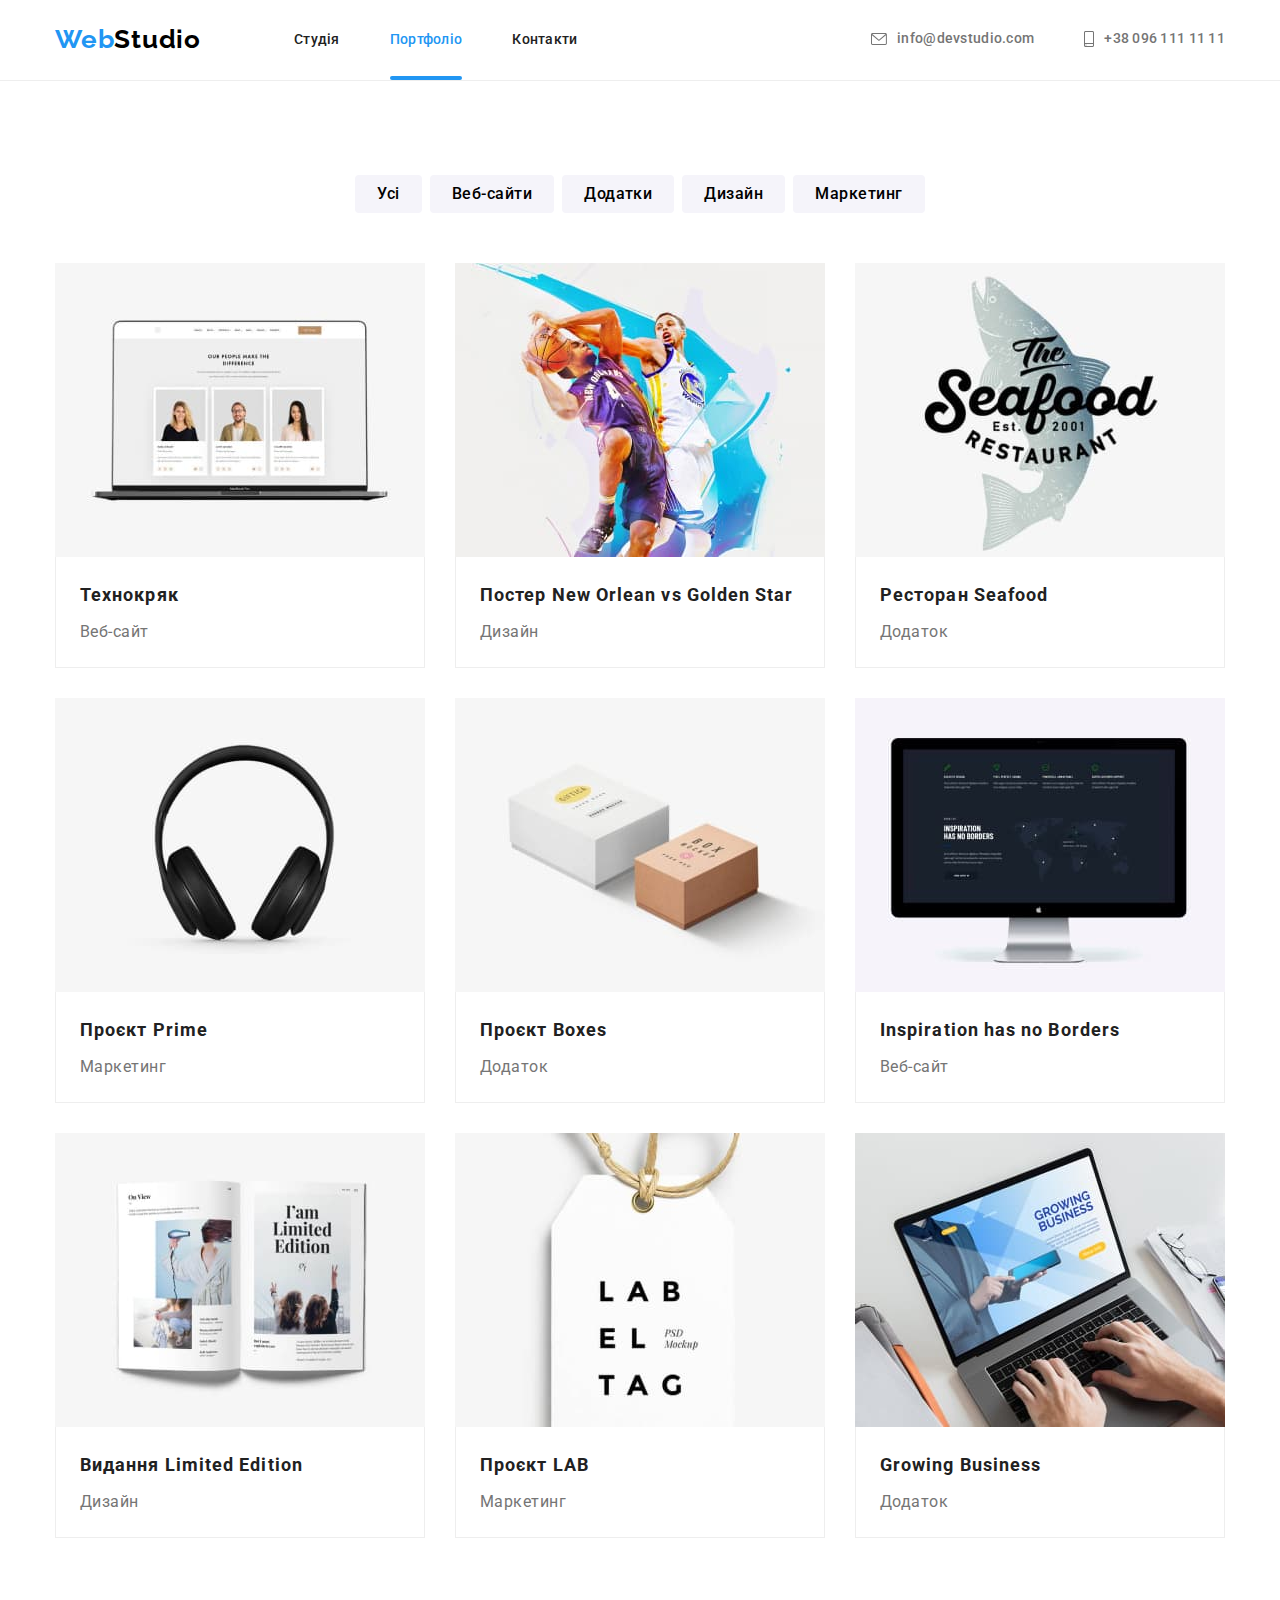
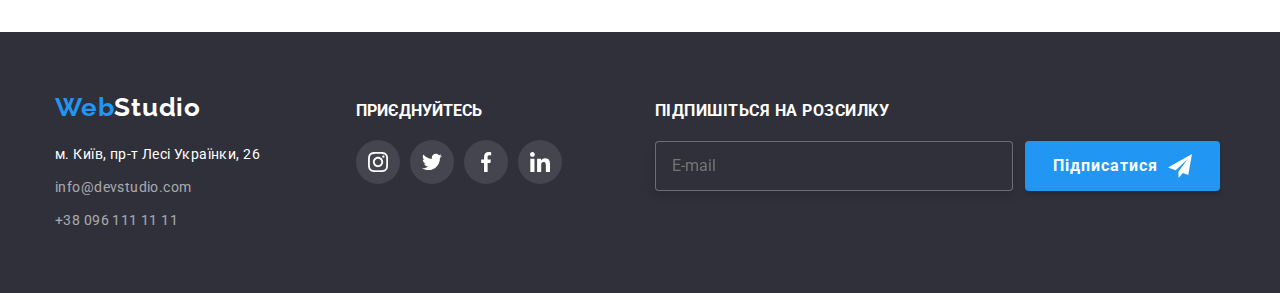
==== portfolio.html @ 6446dd90 "copy previous hw" ====
<!DOCTYPE html>
<html lang="uk">
  <head>
    <meta charset="UTF-8" />
    <meta http-equiv="X-UA-Compatible" content="IE=edge" />
    <meta name="viewport" content="width=device-width, initial-scale=1.0" />
    <title>Portfolio</title>
    <link rel="preconnect" href="https://fonts.googleapis.com" />
    <link rel="preconnect" href="https://fonts.gstatic.com" crossorigin />
    <link
      href="https://fonts.googleapis.com/css2?family=Raleway:wght@700&family=Roboto:wght@400;500;700;900&display=swap"
      rel="stylesheet"
    />
    <link
      rel="stylesheet"
      href="https://cdnjs.cloudflare.com/ajax/libs/modern-normalize/1.1.0/modern-normalize.min.css"
    />
    <link rel="stylesheet" href="./css/styles.css" />
  </head>
  <body>
    <!-- НАВІГАЦІЯ -->
    <header class="header">
      <div class="container">
        <a lang="en" class="logo-txt-header" href="./index.html">
          <span class="logo-span">Web</span>Studio
        </a>
        <nav>
          <ul class="nav-list">
            <li class="nav-li"><a class="nav-link" href="./index.html">Студія</a></li>
            <li class="nav-li">
              <a class="nav-link current" href="./portfolio.html">Портфоліо</a>
            </li>
            <li class="nav-li"><a class="nav-link" href="#">Контакти</a></li>
          </ul>
        </nav>
        <ul class="contact-list">
          <li class="contact-li">
            <a class="contact-link-header" href="mailto:info@devstudio.com">
              <svg class="icon-contact" width="16px" height="12px">
                <use href="./images/icons.svg#icon-mail"></use></svg
              >info@devstudio.com</a
            >
          </li>
          <li class="contact-li">
            <a class="contact-link-header" href="tel:+380961111111">
              <svg class="icon-contact" width="10px" height="16px">
                <use href="./images/icons.svg#icon-phone"></use>
              </svg>
              +38 096 111 11 11</a
            >
          </li>
        </ul>
      </div>
    </header>

    <main>
      <section class="section">
        <div class="container">
          <!-- Кнопки фільтру -->
          <ul class="portfolio-btn-list">
            <li class="portfolio-btn-li">
              <button class="portfolio-btn" type="button">Усі</button>
            </li>
            <li class="portfolio-btn-li">
              <button class="portfolio-btn" type="button">Веб-сайти</button>
            </li>
            <li class="portfolio-btn-li">
              <button class="portfolio-btn" type="button">Додатки</button>
            </li>
            <li class="portfolio-btn-li">
              <button class="portfolio-btn" type="button">Дизайн</button>
            </li>
            <li class="portfolio-btn-li">
              <button class="portfolio-btn" type="button">Маркетинг</button>
            </li>
          </ul>
          <!-- Зразки робіт -->
          <ul class="portfolio-list">
            <li class="portfolio-card">
              <a class="portfolio-link" href="" target="_blank">
                <div class="overlay-wrapp">
                  <img
                    class="portfolio-img"
                    src="./images/kriak.jpg"
                    alt="Сайт компанії Технокряк"
                    width="370"
                    height="294"
                  />
                  <p class="overlay">
                    Ресурс пропонує комплексні пропозиції з різним рівнем функціоналу та сервісів.
                    Все це дозволить відвідувачу отримати вичерпні відомості про компанію чи
                    приватну особу.
                  </p>
                </div>
                <div class="portfolio-title">
                  <h3 class="portfolio-name">Технокряк</h3>
                  <p class="portfolio-descr">Веб-сайт</p>
                </div>
              </a>
            </li>
            <li class="portfolio-card">
              <a class="portfolio-link" href="" target="_blank">
                <div class="overlay-wrapp">
                  <img
                    class="portfolio-img"
                    src="./images/basket.jpg"
                    alt="Надзвичайний постер до баскетбольного матчу"
                    width="370"
                    height="294"
                  />
                  <p class="overlay">
                    Ресурс пропонує комплексні пропозиції з різним рівнем функціоналу та сервісів.
                    Все це дозволить відвідувачу отримати вичерпні відомості про компанію чи
                    приватну особу.
                  </p>
                </div>
                <div class="portfolio-title">
                  <h3 class="portfolio-name">
                    Постер <span lang="en">New Orlean vs Golden Star</span>
                  </h3>
                  <p class="portfolio-descr">Дизайн</p>
                </div>
              </a>
            </li>
            <li class="portfolio-card">
              <a class="portfolio-link" href="" target="_blank">
                <div class="overlay-wrapp">
                  <img
                    class="portfolio-img"
                    src="./images/seafood.jpg"
                    alt="Логотип ресторану Seafood"
                    width="370"
                    height="294"
                  />
                  <p class="overlay">
                    Ресурс пропонує комплексні пропозиції з різним рівнем функціоналу та сервісів.
                    Все це дозволить відвідувачу отримати вичерпні відомості про компанію чи
                    приватну особу.
                  </p>
                </div>
                <div class="portfolio-title">
                  <h3 class="portfolio-name">Ресторан <span lang="en">Seafood</span></h3>
                  <p class="portfolio-descr">Додаток</p>
                </div>
              </a>
            </li>
            <li class="portfolio-card">
              <a class="portfolio-link" href="" target="_blank">
                <div class="overlay-wrapp">
                  <img
                    class="portfolio-img"
                    src="./images/prime.jpg"
                    alt="Кастомізовані навушники"
                    width="370"
                    height="294"
                  />
                  <p class="overlay">
                    Ресурс пропонує комплексні пропозиції з різним рівнем функціоналу та сервісів.
                    Все це дозволить відвідувачу отримати вичерпні відомості про компанію чи
                    приватну особу.
                  </p>
                </div>
                <div class="portfolio-title">
                  <h3 class="portfolio-name">Проєкт <span lang="en">Prime</span></h3>
                  <p class="portfolio-descr">Маркетинг</p>
                </div>
              </a>
            </li>
            <li class="portfolio-card">
              <a class="portfolio-link" href="" target="_blank">
                <div class="overlay-wrapp">
                  <img
                    class="portfolio-img"
                    src="./images/boxes.jpg"
                    alt="Стилізовані коробки"
                    width="370"
                    height="294"
                  />
                  <p class="overlay">
                    Ресурс пропонує комплексні пропозиції з різним рівнем функціоналу та сервісів.
                    Все це дозволить відвідувачу отримати вичерпні відомості про компанію чи
                    приватну особу.
                  </p>
                </div>
                <div class="portfolio-title">
                  <h3 class="portfolio-name">Проєкт <span lang="en">Boxes</span></h3>
                  <p class="portfolio-descr">Додаток</p>
                </div>
              </a>
            </li>
            <li class="portfolio-card">
              <a class="portfolio-link" href="" target="_blank">
                <div class="overlay-wrapp">
                  <img
                    class="portfolio-img"
                    src="./images/inspiration.jpg"
                    alt="Фантастичний дизайн сайту"
                    width="370"
                    height="294"
                  />
                  <p class="overlay">
                    Ресурс пропонує комплексні пропозиції з різним рівнем функціоналу та сервісів.
                    Все це дозволить відвідувачу отримати вичерпні відомості про компанію чи
                    приватну особу.
                  </p>
                </div>
                <div class="portfolio-title">
                  <h3 lang="en" class="portfolio-name">Inspiration has no Borders</h3>
                  <p class="portfolio-descr">Веб-сайт</p>
                </div>
              </a>
            </li>
            <li class="portfolio-card">
              <a class="portfolio-link" href="" target="_blank">
                <div class="overlay-wrapp">
                  <img
                    class="portfolio-img"
                    src="./images/edition.jpg"
                    alt="Розроблений нами дизайн цього видання"
                    width="370"
                    height="294"
                  />
                  <p class="overlay">
                    Ресурс пропонує комплексні пропозиції з різним рівнем функціоналу та сервісів.
                    Все це дозволить відвідувачу отримати вичерпні відомості про компанію чи
                    приватну особу.
                  </p>
                </div>
                <div class="portfolio-title">
                  <h3 class="portfolio-name">Видання <span lang="en">Limited Edition</span></h3>
                  <p class="portfolio-descr">Дизайн</p>
                </div>
              </a>
            </li>
            <li class="portfolio-card">
              <a class="portfolio-link" href="" target="_blank">
                <div class="overlay-wrapp">
                  <img
                    class="portfolio-img"
                    src="./images/lab.jpg"
                    alt="Стильна бірка LAB-EL-TAG"
                    width="370"
                    height="294"
                  />
                  <p class="overlay">
                    Ресурс пропонує комплексні пропозиції з різним рівнем функціоналу та сервісів.
                    Все це дозволить відвідувачу отримати вичерпні відомості про компанію чи
                    приватну особу.
                  </p>
                </div>
                <div class="portfolio-title">
                  <h3 class="portfolio-name">Проєкт LAB</h3>
                  <p class="portfolio-descr">Маркетинг</p>
                </div>
              </a>
            </li>
            <li class="portfolio-card">
              <a class="portfolio-link" href="" target="_blank">
                <div class="overlay-wrapp">
                  <img
                    class="portfolio-img"
                    src="./images/business.jpg"
                    alt="Процес тестування додатку"
                    width="370"
                    height="294"
                  />
                  <p class="overlay">
                    Ресурс пропонує комплексні пропозиції з різним рівнем функціоналу та сервісів.
                    Все це дозволить відвідувачу отримати вичерпні відомості про компанію чи
                    приватну особу.
                  </p>
                </div>
                <div class="portfolio-title">
                  <h3 lang="en" class="portfolio-name">Growing Business</h3>
                  <p class="portfolio-descr">Додаток</p>
                </div>
              </a>
            </li>
          </ul>
        </div>
      </section>
    </main>
    <!-- FOOTER -->
    <footer class="footer">
      <div class="container">
        <div>
          <a lang="en" class="logo-txt-footer" href="./index.html">
            <span class="logo-span">Web</span>Studio</a
          >
          <address class="adress">
            <p class="adress-street">м. Київ, пр-т Лесі Українки, 26</p>
            <ul>
              <li class="contacts-li">
                <a class="contact-link-footer" href="mailto:info@devstudio.com"
                  >info@devstudio.com</a
                >
              </li>
              <li class="contacts-li">
                <a class="contact-link-footer" href="tel:+380961111111">+38 096 111 11 11</a>
              </li>
            </ul>
          </address>
        </div>
        <div class="container-footer">
          <p class="join">Приєднуйтесь</p>
          <ul class="icon-footer-list">
            <li class="icon-footer-item">
              <a class="icon-footer-link" href="https://www.instagram.com/" target="_blank">
                <svg class="icon-footer-contact" width="20" height="20">
                  <use href="./images/icons.svg#icon-instagram"></use>
                </svg>
              </a>
            </li>
            <li class="icon-footer-item">
              <a class="icon-footer-link" href="https://twitter.com/" target="_blank">
                <svg class="icon-footer-contact" width="20" height="20">
                  <use href="./images/icons.svg#icon-twitter"></use>
                </svg>
              </a>
            </li>
            <li class="icon-footer-item">
              <a class="icon-footer-link" href="https://www.facebook.com/" target="_blank">
                <svg class="icon-footer-contact" width="20" height="20">
                  <use href="./images/icons.svg#icon-facebook"></use>
                </svg>
              </a>
            </li>
            <li class="icon-footer-item">
              <a class="icon-footer-link" href="https://www.linkedin.com/" target="_blank">
                <svg class="icon-footer-contact" width="20" height="20">
                  <use href="./images/icons.svg#icon-linkedin"></use>
                </svg>
              </a>
            </li>
          </ul>
        </div>
        <form class="email-container">
          <b class="mail-title">Підпишіться на розсилку</b>
          <div class="mail-input">
            <label for="mail-footer"></label>
            <input
              class="mail-form"
              type="email"
              name="mail-footer"
              id="mail-footer"
              placeholder="E-mail"
            />
            <button class="submit-mail" type="submit">
              <span>Підписатися</span>
              <svg
                width="24"
                height="24"
                fill="#fff"
                viewBox="0 0 24 24"
                xmlns="http://www.w3.org/2000/svg"
              >
                <path
                  d="M24 0L0 13.5L7.66994 16.3407L19.5 5.25002L10.5017 17.3896L10.509 17.3923L10.5 17.3896V24.0001L14.8013 18.982L20.2501 21.0001L24 0Z"
                  fill="white"
                />
              </svg>
            </button>
          </div>
        </form>
      </div>
    </footer>
  </body>
</html>
---- css/styles.css ----
:root {
    --main-text-color:#212121;
    --grey-text:#757575;
    --blue:#2196F3;
    --logo-color:#000000;
    --white:#FFFFFF;
    --less-white-for-bg: #F5F4FA;
    --footer-contacts:rgba(255, 255, 255, 0.6);
    --bg-grey: #2F303A;
    --btn-box-shadow: rgba(0, 0, 0, 0.15);
}

body {
    font-family: 'Roboto', sans-serif;
    color: var(--main-text-color);
}

h1, 
h2, 
h3,
p {
    margin: 0;
}

img {
    display: block;
}

a {
    text-decoration: none;
}

ul {
    list-style: none;
    margin: 0;
    padding: 0;
}

.container {
    width: 1200px;
    padding-left: 15px;
    padding-right: 15px;
    margin-left: auto;
    margin-right: auto;
}

.header {
    padding-bottom: 25px;
    padding-top: 24px;
    background-color: var(--white);

    border-bottom: 1px solid #EEE;
}

/*   ------------------НАВІГАЦІЯ--------------------- */

.header > .container {
    display: flex;
    align-items: center;
}

.logo-txt-header,
.logo-txt-footer {
    font-family: 'Raleway', sans-serif;
    font-weight: 700;
    font-size: 26px;
    letter-spacing: 0.03em;
    line-height: 1.19;
}

.container > .logo-txt-header {
    margin-right: 93px;;

    color: var(--logo-color);
}

.logo-span {
    color: var(--blue);
}

.nav-list,
.contact-list {
    display: flex;

}

.contact-list {
    margin-left: auto;
}

.nav-li:not(:last-child),
.contact-li:not(:last-child) {
    margin-right: 50px;
}

.nav-link {
    font-weight: 500;
    color: var(--main-text-color);
    font-size: 14px;
    line-height: 1.14;
    letter-spacing: 0.02em;
    transition-property: color;
    transition-duration: 250ms;
    transition-timing-function: cubic-bezier(0.4, 0, 0.2, 1);
}

.contact-link-header {
    transition-property: color;
    transition-duration: 250ms;
    transition-timing-function: cubic-bezier(0.4, 0, 0.2, 1);
}

.nav-link:hover,
.nav-link:focus,
.nav-link:active,
.nav-link.current,
.contact-link-header:hover,
.contact-link-header:focus {
    color: var(--blue)
    
}

.current {
    position: relative;
}

.current::after {
    position: absolute;
    bottom: -32.5px;
    left: 0;
    content: "";
    width: 100%;
    border-bottom: 4px solid var(--blue);
    border-radius: 2px;
}

.contact-link-header {
    display: flex;
    align-items: center;
    
    font-weight: 500;
    font-size: 14px;
    line-height: 1.14;
    letter-spacing: 0.02em;
    color: var(--grey-text);
}
/* ------------------ICONS-contact------------------ */

.icon-contact,
.icon-contact:hover {
    fill: currentColor;
}

.icon-contact {
    margin-right: 10px;
}

/* -----------------------HERO----------------------- */
.order {
    max-width: 1600px;
    height: 600px;
    padding-top: 200px;
    padding-bottom: 200px;
    margin-left: auto;
    margin-right: auto;

   
    background-image: linear-gradient(
        to right, 
        rgba(47, 48, 58, 0.4), 
        rgba(47, 48, 58, 0.4)
        ), url('../images/hero.png');
    background-position: center;
    background-repeat: no-repeat;
    
}

.order-descr {
    display: block;
    height: 120px;
    width: 696px;
    margin: 0 auto 30px auto;

    color:var(--white);
    font-weight: 900;
    font-size: 44px;
    line-height: 1.36;
    text-align: center;
    letter-spacing: 0.06em;
    text-transform: uppercase;
}

.order-btn {
    display: block;
    margin: 30px auto 0 auto;
    padding: 10px 32px;

    border-radius: 4px;
    background-color: var(--blue);
    box-shadow: 0px 4px 4px var(--btn-box-shadow);
    cursor: pointer;
    font-weight: 700;
    font-size: 16px;
    line-height: 1.88;
    letter-spacing: 0.06em;
    text-align: center;
    color:var(--white);
    font-family: inherit;
    border: none;
}

.order-btn:active {
    background-color: #188CE8;
}

/* ---------------МОДАЛЬНЕ ВІКНО--------------- */

.backdrop {
    position: fixed;
    width: 100vw;
    height: 100vh;
    left: 0;
    right: 0;
    top: 0;
    bottom: 0;
    z-index: 1;

    background: rgba(0, 0, 0, 0.2);

    transition-property: opacity, visibility;
    transition-duration: 250ms;
    transition-timing-function: cubic-bezier(0.4, 0, 0.2, 1);
}

.is-hidden {
    visibility: hidden;
    opacity: 0;
    pointer-events: none;
}

.modal {
    position: absolute;
    left: 50%;
    top: 50%;
    transform: translate(-50%, -50%);

    min-width: 528px;
    min-height: 581px;

    background: #FFFFFF;
    box-shadow: 0px 1px 3px rgba(0, 0, 0, 0.12), 0px 1px 1px rgba(0, 0, 0, 0.14), 0px 2px 1px rgba(0, 0, 0, 0.2);
    border-radius: 4px;
}

.close-btn {
    position: absolute;
    top: 8px;
    right: 8px;
    width: 30px;
    height: 30px;
    color: #000;
    border-radius: 50%;
    border: 1px solid #0000001A;
    background-color: #fff;
    cursor: pointer;
}

.icon-close-btn {
    fill: currentColor;
}

.close-btn:hover,
.close-btn:focus {
    color: var(--blue);
}

.form {
    display: flex;
    flex-direction: column;
    gap: 10px;
    padding: 40px;
}

.form-title {
    margin-bottom: 30px;
    font-weight: 700;
    font-size: 20px;
    line-height: calc(23/20);
    text-align: center;
    letter-spacing: 0.03em;
}

.form-field-input,
.form-field-textarea {
    border: 1px solid rgba(33, 33, 33, 0.2);
    border-radius: 4px;
    font-size: 12px;
    line-height: 1.16;
    letter-spacing: 0.01em;
    cursor: pointer;
    
    transition-property: border;
    transition-duration: 250ms;
    transition-timing-function: cubic-bezier(0.4, 0, 0.2, 1);
}

.form-field-input {
    position: relative;
    height: 40px;
    width: 100%;
    padding-left: 48px;
}

.form-field-input:hover,
.form-field-textarea:hover,
.form-field-input:focus,
.form-field-textarea:focus {
    border: 1px solid #2196F3;
}
.form-field-input:hover + .icon-form,
.form-field-input:focus + .icon-form {
    fill: var(--blue);
}

.icon-form {
    position: absolute;
    top: 10px;
    left: 15px;
    fill: #212121;
    pointer-events: none;

    transition-property: fill;
    transition-duration: 250ms;
    transition-timing-function: cubic-bezier(0.4, 0, 0.2, 1);
}

textarea {
    resize: none;
    width: 100%;
    height: 120px;
    padding: 16px;
}
textarea::placeholder {
    color: rgba(117, 117, 117, 0.5);
    font-size: 12px;
}

.form-field {
    display: flex;
    flex-direction: column;
    margin-bottom: 10px;
    color: var(--grey-text);
}

.form-field:nth-last-child(-n + 3) {
    margin-bottom: 20px;
}

.form-field-label {
    color: var(--grey-text);
    margin-bottom: 4px;
}
.form-input-span {
    position: relative;
}
.submit-btn {
    display: block;
    /* height: 50px;
    width: 200px; */
    padding: 10px 52px;
    border-radius: 4px;
    margin: 30px auto 0 auto;

    background-color: var(--blue);
    box-shadow: 0px 4px 4px var(--btn-box-shadow);
    cursor: pointer;
    font-weight: 700;
    font-size: 16px;
    line-height: 1.88;
    letter-spacing: 0.06em;
    text-align: center;
    color:var(--white);
    font-family: inherit;
    border: none;

    transition-property: background-color;
    transition-duration: 250ms;
    transition-timing-function: cubic-bezier(0.4, 0, 0.2, 1);
}

.submit-btn:hover,
.submit-btn:focus {
    background-color: #188CE8;
}

.checkbox-label {
    display: inline-block;
    line-height: 1.71;
    letter-spacing: 0.03em;
    color: var(--grey-text);
}

.policy-link {
    line-height: 1.71;
    letter-spacing: 0.03em;
    text-decoration: underline;

    color: var(--blue);
}

.checkbox {
    appearance: none;
}

.icon-checkbox {
    display: inline-block;
    width: 16px;
    height: 15px;

    border: 2px solid #212121;
    border-radius: 4px;
}

.checkbox:checked + .icon-checkbox {
    border: none;
    border-color: var(--blue);
    background-color: var(--blue);
    background-image: url('../images/icon-check.svg');
    background-position: 1px 2px;
    background-size: contain;
    background-origin: content-box;
}
/* -------------------ОСОБЛИВОСТІ---------------- */
.visually-hidden {
    position: absolute;
    width: 1px;
    height: 1px;
    margin: -1px;
    border: 0;
    padding: 0;
    white-space: nowrap;
    clip-path: inset(100%);
    clip: rect(0 0 0 0);
    overflow: hidden;
}

.unics-list {
    display: flex;
}

.unic-li {
    width: calc((100% - 90px) / 4);
}

.unic-li:not(:last-child) {
    margin-right: 30px;
}
.unic-name {
    margin-bottom: 10px;

    font-weight: 700;
    font-size: 14px;
    line-height: 1.14;
    letter-spacing: 0.03em;
    text-transform: uppercase;
}

.unic-descr {
    font-size: 14px;
    line-height: 1.71;
    letter-spacing: 0.03em;
    color:var(--grey-text);
}

.section.unics {
    padding-top: 0;
    padding-bottom: 94px;
}

.container-icon {
    height: 120px;
    width: 270px;
    margin-bottom: 30px;
    display: inline-flex;
    justify-content: center;
    align-items: center;

    background-color: rgba(245, 244, 250, 1);
}

/* ---------------ДІЯЛЬНІСТЬ------------- */
.section {
    padding-top: 94px;
    padding-bottom: 94px;
}

.activity-list {
    display: flex;
    padding-left: 0;
    padding-right: 0;
}

.activiti-li:not(:last-child) {
    margin-right: 30px;
}

.activiti-li {
    position: relative;
}

.unics-description {
    display: flex;
    justify-content: center;
    align-items: center;
    position: absolute;
    width: 100%;
    height: 70px;
    bottom: 0;
    left: 0;
    right: 0;

    background-color: rgba(47, 48, 58, 0.8);
}

.unics-description > p {
    font-weight: 700;
    font-size: 14px;
    line-height: 1.14;
    text-align: center;
    letter-spacing: 0.03em;
    text-transform: uppercase;

    color: #FFFFFF;
}
/* -------------------КОМАНДА---------------- */
.team {
    padding: 94px 0;

    background-color: var(--less-white-for-bg);
}

.teammate-card {
    width: 270px;

    background: var(--white);
    box-shadow: 0px 1px 3px rgba(0, 0, 0, 0.12), 0px 1px 1px rgba(0, 0, 0, 0.14), 0px 2px 1px rgba(0, 0, 0, 0.2);
    border-radius: 0px 0px 4px 4px;
}

.teammate-card:not(:last-child) {
    margin-right: 30px;
}

.activity-head,
.team-head {
    margin-bottom: 50px;

    font-weight: 700;
    font-size: 36px;
    line-height: 1.16;
    text-align: center;
    letter-spacing: 0.03em;
}

.team-list {
    display: flex;
    padding-left: 0;
}

.team-descr {
    padding: 30px 32px;
}

.teammate-name,
.teammate-career {
    display: block;

    line-height: 1.19;
    text-align: center;
    letter-spacing: 0.03em;
}

.teammate-name {
    margin-bottom: 10px;

    font-size: 16px;
}

.teammate-career {
    color: var(--grey-text);
}

/* TEAM-ICONS */

.icon-link-list {
    display: flex;
    width: 204px;
    margin-top: 16px;
    align-items: center;
    justify-content: center;
}

.icon-link-item:not(:last-child) {
    margin-right: 10px;
}

.icon-link {
    width: 44px;
    height: 44px;
    border-radius: 50%;
    display: inline-flex;
    justify-content: center;
    align-items: center;
}

.icon-link {
        color: rgba(175, 177, 184, 1);
        transition-property: color, background-color;
        transition-duration: 250ms;
        transition-timing-function: cubic-bezier(0.4, 0, 0.2, 1);
}

.icon-link:hover,
.icon-link:focus {
    color: rgba(255, 255, 255, 1);
    background-color: var(--blue);
}

.icon-team-contact {
    fill: currentColor
}

/* ---------------------CLIENTS----------------- */
.client {
    text-align: center;
    font-weight: 700;
    font-size: 36px;
    letter-spacing: 0.03em;
    line-height: 1.16;
    margin-bottom: 50px;
}

.clients-list {
    display: flex;
    align-items: center;
    margin: 0;
}

.clients-item:not(:last-child) {
    margin-right: 30px;
}

.clients-link {
    display: inline-flex;
    justify-content: center;
    align-items: center; 
    width: 170px;
    height: 92px;

    border: 1px solid #AFB1B8;
    border-radius: 4px;
    color: #AFB1B8;

    transition-property: color, border-color;
    transition-duration: 250ms;
    transition-timing-function: cubic-bezier(0.4, 0, 0.2, 1);
}

.clients-link:hover,
.clients-link:focus {
    color: var(--blue);
    border-color: var(--blue);
}

.clients-svg {
    fill: currentColor;
}
/* ------------------FOOTER------------------ */

.footer {
    padding-top: 60px;
    padding-bottom: 60px;

    background: var(--bg-grey);
}
.footer > .container {
    display: flex;
    align-items: baseline;
}
.logo-txt-footer {
    display: block;
    margin-bottom: 20px;
    color: var(--white);
}

.adress-street,
.contact-link-footer {
    font-size: 14px;
    line-height: 1.71;
    letter-spacing: 0.03em;
}

.adress-street {
    margin-bottom: 9px;
    color: var(--white);
}

.contact-link-footer {
    color: var(--footer-contacts);
    transition-property: color;
    transition-duration: 250ms;
    transition-timing-function: cubic-bezier(0.4, 0, 0.2, 1);
}

.contacts-li:not(:last-child) {
    margin-bottom: 9px;
}

.contact-link-footer:hover,
.contact-link-footer:focus {
    color: var(--blue);
}

address {
    font-style: normal;
}

.adress {
    width: 231px;
    margin-right: 70px;
}

.join {
    margin-bottom: 20px;

    font-weight: 700;
    text-transform: uppercase;
    color: rgba(255, 255, 255, 1);
}

.container-footer {
    margin-right: 93px;
}

.email-container {
    display: flex;
    flex-direction: column;
}

.mail-title {
    margin-bottom: 20px;
    font-weight: 700;
    line-height: 1.16;
    letter-spacing: 0.03em;
    text-transform: uppercase;

    color: var(--white);
}

.mail-input {
    display: flex;
    align-items: center;
    justify-content: center;
}

.mail-form {
    width: 358px;
    height: 50px;
    margin-right: 12px;
    padding-top: 12px;
    padding-bottom: 12px;
    padding-left: 16px;
    color: rgba(255, 255, 255, 0.6);

    border: 1px solid rgba(255, 255, 255, 0.3);
    filter: drop-shadow(0px 4px 4px rgba(0, 0, 0, 0.15));
    border-radius: 4px;

    background-color: var(--bg-grey);
}

.submit-mail{
    display: flex;
    align-items: center;
    text-align: center;
    padding: 10px 28px;
    
    color: #FFFFFF;
    font-weight: 700;
    font-size: 16px;
    line-height: 1.88;
    letter-spacing: 0.06em;
    background: #2196F3;
    box-shadow: 0px 4px 4px rgba(0, 0, 0, 0.15);
    border-radius: 4px;
    border: none;
}
.submit-mail > span {
    margin-right: 10px;
}

.icon-mail-footer {
    fill: currentColor;
}
/*------------------------------FOOTER_ICONS----------------------------*/

.icon-footer-list {
    display: flex;
    align-items: center;
    justify-content: center;
}

.icon-footer-item:not(:last-child) {
    margin-right: 10px;
    margin-left: 0;
}

.icon-footer-link {
    display: block;
    width: 44px;
    height: 44px;

    border-radius: 50%;
    padding: 12px;
    background: rgba(255, 255, 255, 0.1);
    color: rgba(255, 255, 255, 1);

    transition-property: background-color;
    transition-duration: 250ms;
    transition-timing-function: cubic-bezier(0.4, 0, 0.2, 1);
}

.icon-footer-link:hover,
.icon-footer-link:focus {
    background-color: var(--blue);
}

.icon-footer-contact {
    fill: currentColor
}
/* -----------------------------------PORTFOLIO PAGE BELOW------------------------------- */
.portfolio-btn {
    padding: 6px 22px;

    background-color: var(--less-white-for-bg);
    font-weight: 500;
    font-size: 16px;
    line-height: 1.62;
    text-align: center;
    letter-spacing: 0.03em;
    border: none;
    border-radius: 4px;

    transition-property: color, background-color, box-shadow;
    transition-duration: 250ms;
    transition-timing-function: cubic-bezier(0.4, 0, 0.2, 1);
}
.portfolio-btn-li:not(:last-child) {
    margin-right: 8px;
}

.portfolio-btn-list {
    display: flex;
    justify-content: center;
    margin-bottom: 50px;
}

.portfolio-btn:hover,
.portfolio-btn:focus {
    background-color: var(--blue);
    color: white;
    cursor: pointer;
    box-shadow: 0px 3px 1px rgba(0, 0, 0, 0.1), 0px 1px 2px rgba(0, 0, 0, 0.08), 0px 2px 2px rgba(0, 0, 0, 0.12);
}

.portfolio-list > li {
    background-color: var(--white);
}

.portfolio-list {
    display: flex;
    flex-wrap: wrap;
}

.portfolio-card {
    width: calc((100% - 60px) / 3);
    margin-right: 30px;
    margin-bottom: 30px;

    transition-property: box-shadow;
    transition-duration: 250ms;
    transition-timing-function: cubic-bezier(0.4, 0, 0.2, 1);
}

.portfolio-link:hover,
.portfolio-link:focus {
    box-shadow: 0px 1px 1px rgba(0, 0, 0, 0.12), 0px 4px 4px rgba(0, 0, 0, 0.06), 1px 4px 6px rgba(0, 0, 0, 0.16);
}

.portfolio-card:nth-child(3n) {
    margin-right: 0;
}

.portfolio-card:nth-last-child(-n + 3) {
    margin-bottom: 0;
}

.portfolio-name {
    margin-bottom: 4px;

    font-weight: 700;
    font-size: 18px;
    line-height: 2.0;
    letter-spacing: 0.06em;
}

.portfolio-descr {
    line-height: 1.88;
    letter-spacing: 0.03em;
    color: var(--grey-text);
}

.portfolio-title {
    padding: 20px 24px;
    border-bottom: 1px solid #EEE;
    border-left: 1px solid #EEE;
    border-right: 1px solid #EEE;
}

.portfolio-card > a {
    display: block;
    color: inherit;
}


.overlay-wrapp {
    position: relative;
    width: 370px;
    height: 294px;
    overflow: hidden;
}


.overlay {
    position: absolute;
    transform: translateY(0);

    padding: 63px 24px;
    background: rgba(33, 150, 243, 0.9);
    color:#FFFFFF;

    font-size: 18px;
    line-height: 1.56;
    letter-spacing: 0.03em;

    transition-property: transform;
    transition-duration: 250ms;
    transition-timing-function: cubic-bezier(0.4, 0, 0.2, 1);
}

.portfolio-link:hover .overlay,
.portfolio-link:focus .overlay {
    transform: translateY(-100%);
}
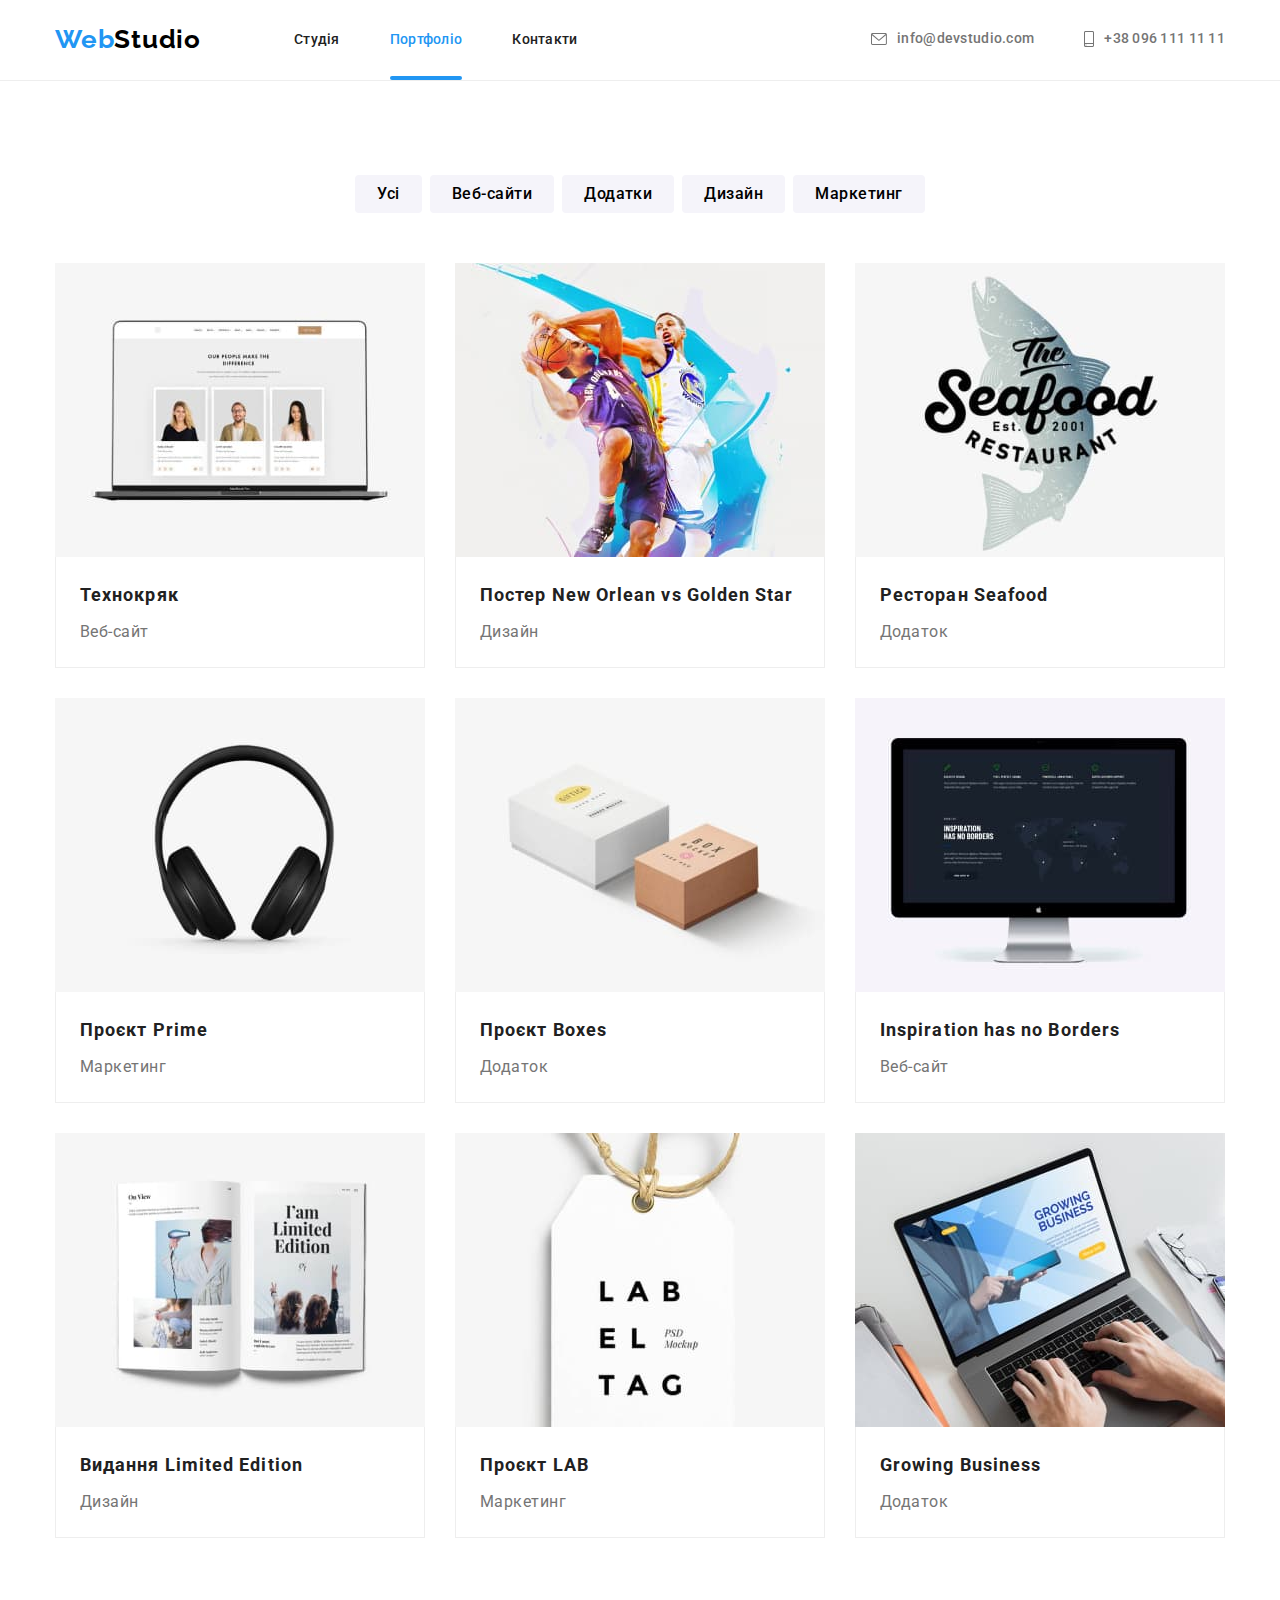
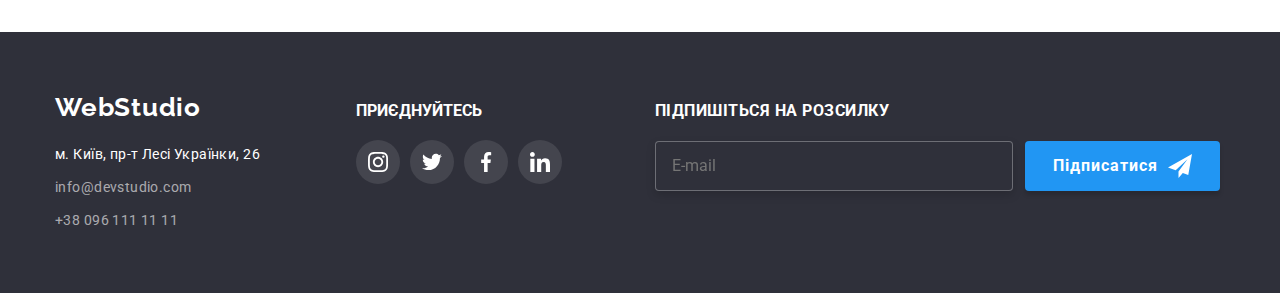
==== commit 12c823e7: "renamed header classes according to BEM" ====
--- a/portfolio.html
+++ b/portfolio.html
@@ -21,29 +21,35 @@
     <!-- НАВІГАЦІЯ -->
     <header class="header">
       <div class="container">
-        <a lang="en" class="logo-txt-header" href="./index.html">
-          <span class="logo-span">Web</span>Studio
+        <a lang="en" class="header__logo" href="./index.html">
+          <span class="header__logo--web">Web</span>Studio
         </a>
-        <nav>
-          <ul class="nav-list">
-            <li class="nav-li"><a class="nav-link" href="./index.html">Студія</a></li>
-            <li class="nav-li">
-              <a class="nav-link current" href="./portfolio.html">Портфоліо</a>
-            </li>
-            <li class="nav-li"><a class="nav-link" href="#">Контакти</a></li>
+        <nav class="header__navigation navigation">
+          <ul class="navigation__list">
+            <li class="navigation__item">
+              <a class="navigation__link" href="./index.html">Студія</a>
+            </li>
+            <li class="navigation__item">
+              <a class="navigation__link navigation__link--selected" href="./portfolio.html"
+                >Портфоліо</a
+              >
+            </li>
+            <li class="navigation__item">
+              <a class="navigation__link" href="#">Контакти</a>
+            </li>
           </ul>
         </nav>
-        <ul class="contact-list">
-          <li class="contact-li">
-            <a class="contact-link-header" href="mailto:info@devstudio.com">
-              <svg class="icon-contact" width="16px" height="12px">
+        <ul class="header__contacts contacts">
+          <li class="contacts__item">
+            <a class="contacts__link" href="mailto:info@devstudio.com">
+              <svg class="contacts__icon" width="16px" height="12px">
                 <use href="./images/icons.svg#icon-mail"></use></svg
               >info@devstudio.com</a
             >
           </li>
-          <li class="contact-li">
-            <a class="contact-link-header" href="tel:+380961111111">
-              <svg class="icon-contact" width="10px" height="16px">
+          <li class="contacts__item">
+            <a class="contacts__link" href="tel:+380961111111">
+              <svg class="contacts__icon" width="10px" height="16px">
                 <use href="./images/icons.svg#icon-phone"></use>
               </svg>
               +38 096 111 11 11</a
--- a/css/styles.css
+++ b/css/styles.css
@@ -60,7 +60,8 @@
 }
 
 .logo-txt-header,
-.logo-txt-footer {
+.logo-txt-footer,
+.header__logo {
     font-family: 'Raleway', sans-serif;
     font-weight: 700;
     font-size: 26px;
@@ -68,32 +69,32 @@
     line-height: 1.19;
 }
 
-.container > .logo-txt-header {
+.header__logo {
     margin-right: 93px;;
 
     color: var(--logo-color);
 }
 
-.logo-span {
+.header__logo--web {
     color: var(--blue);
 }
 
-.nav-list,
-.contact-list {
-    display: flex;
-
-}
-
-.contact-list {
+.navigation__list,
+.contacts {
+    display: flex;
+
+}
+
+.contacts {
     margin-left: auto;
 }
 
-.nav-li:not(:last-child),
-.contact-li:not(:last-child) {
+.navigation__item:not(:last-child),
+.contacts__item:not(:last-child) {
     margin-right: 50px;
 }
 
-.nav-link {
+.navigation__link {
     font-weight: 500;
     color: var(--main-text-color);
     font-size: 14px;
@@ -104,27 +105,27 @@
     transition-timing-function: cubic-bezier(0.4, 0, 0.2, 1);
 }
 
-.contact-link-header {
+.contacts__link {
     transition-property: color;
     transition-duration: 250ms;
     transition-timing-function: cubic-bezier(0.4, 0, 0.2, 1);
 }
 
-.nav-link:hover,
-.nav-link:focus,
-.nav-link:active,
-.nav-link.current,
-.contact-link-header:hover,
-.contact-link-header:focus {
+.navigation__link:hover,
+.navigation__link:focus,
+.navigation__link:active,
+.navigation__link--selected,
+.contacts__link:hover,
+.contacts__link:focus {
     color: var(--blue)
     
 }
 
-.current {
+.navigation__link--selected {
     position: relative;
 }
 
-.current::after {
+.navigation__link--selected::after {
     position: absolute;
     bottom: -32.5px;
     left: 0;
@@ -134,7 +135,7 @@
     border-radius: 2px;
 }
 
-.contact-link-header {
+.contacts__link {
     display: flex;
     align-items: center;
     
@@ -146,12 +147,12 @@
 }
 /* ------------------ICONS-contact------------------ */
 
-.icon-contact,
-.icon-contact:hover {
+.contacts__icon,
+.contacts__icon:hover {
     fill: currentColor;
 }
 
-.icon-contact {
+.contacts__icon {
     margin-right: 10px;
 }
 
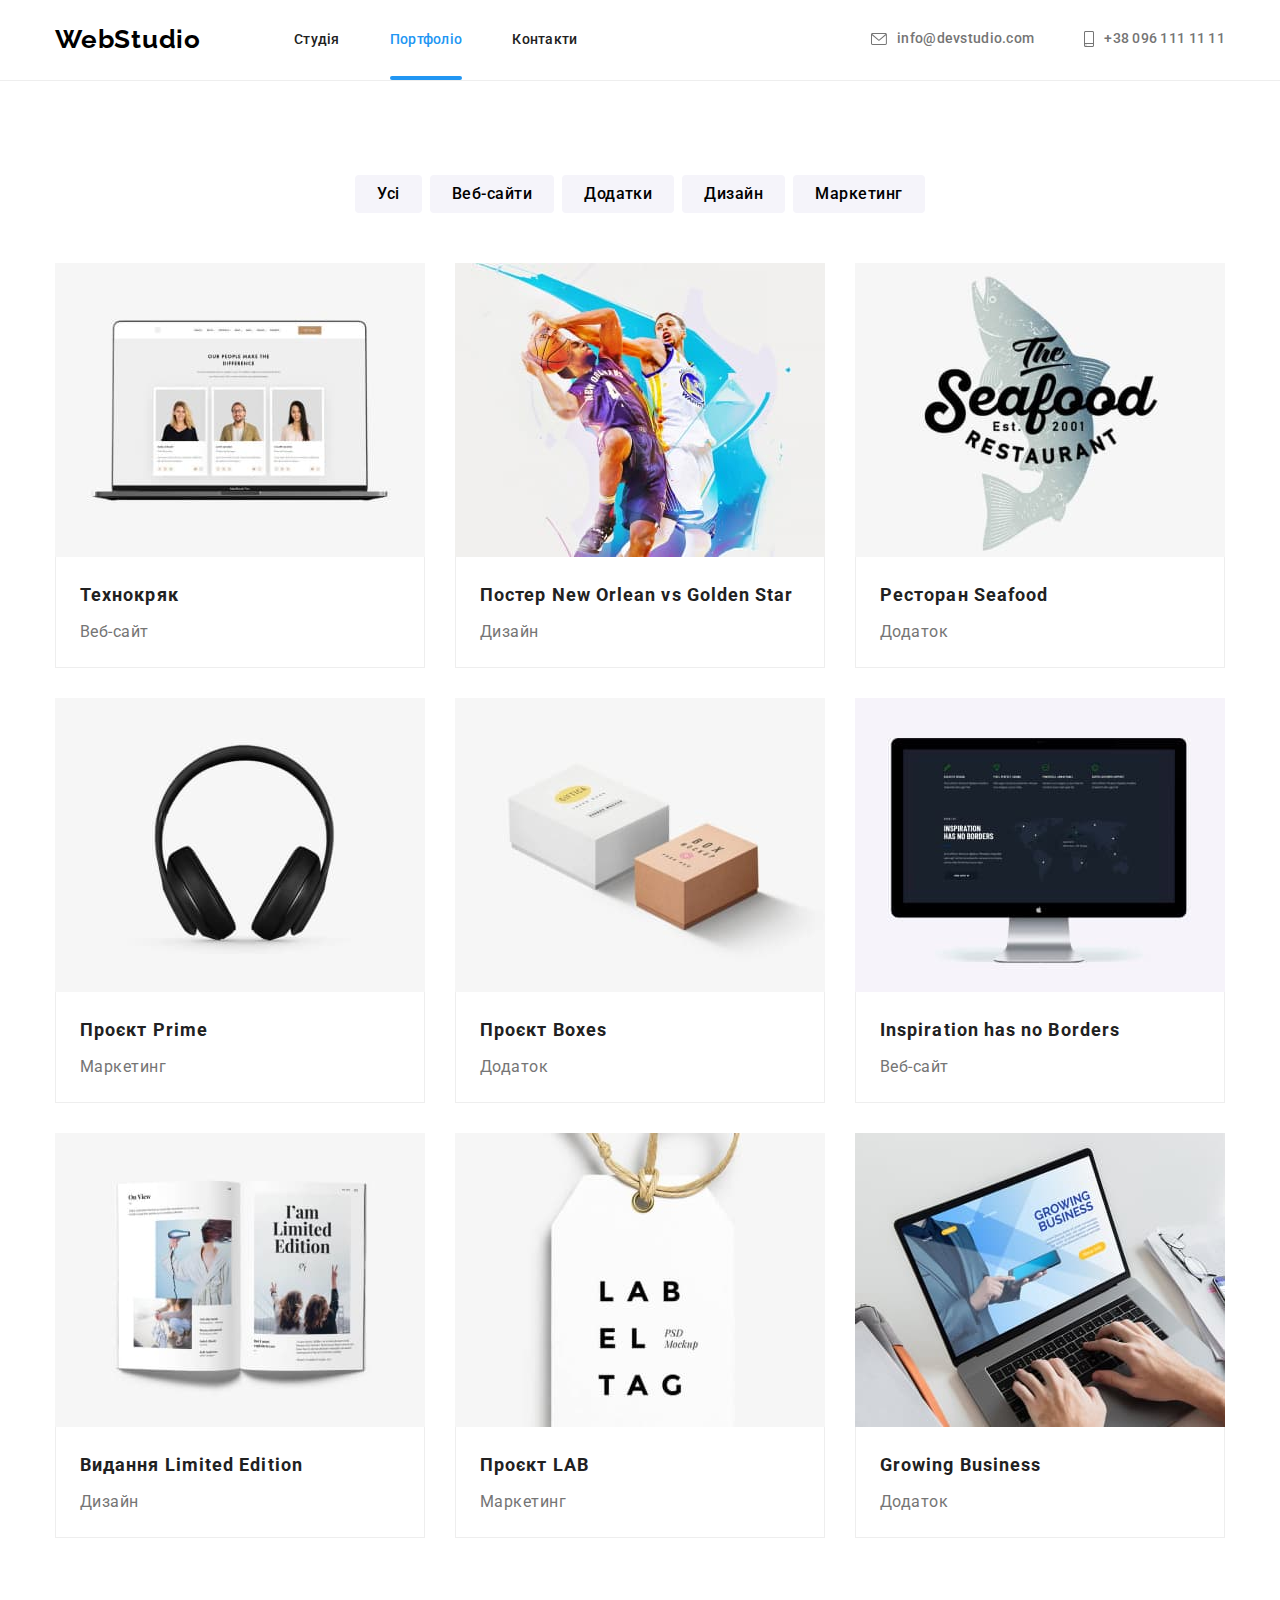
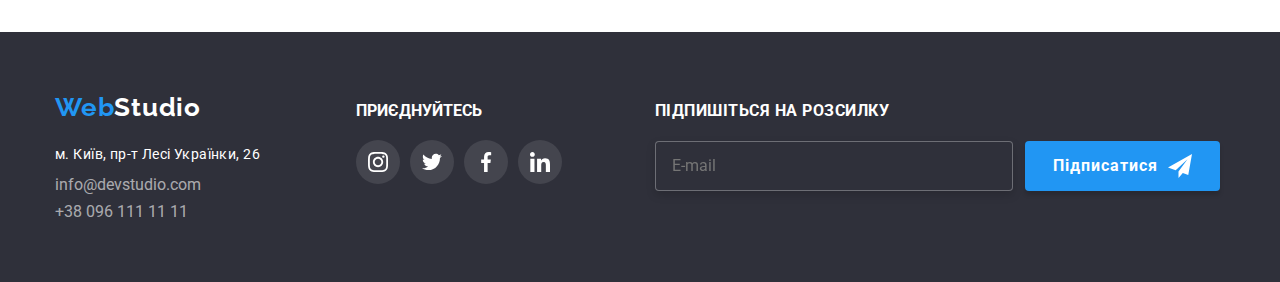
==== commit a2074d51: "rename footer&team classes according to BEM" ====
--- a/portfolio.html
+++ b/portfolio.html
@@ -290,70 +290,69 @@
     <footer class="footer">
       <div class="container">
         <div>
-          <a lang="en" class="logo-txt-footer" href="./index.html">
-            <span class="logo-span">Web</span>Studio</a
+          <a lang="en" class="footer__logo" href="./index.html">
+            <span class="logo--web">Web</span>Studio</a
           >
           <address class="adress">
-            <p class="adress-street">м. Київ, пр-т Лесі Українки, 26</p>
-            <ul>
-              <li class="contacts-li">
-                <a class="contact-link-footer" href="mailto:info@devstudio.com"
-                  >info@devstudio.com</a
-                >
+            <p class="adress__street">м. Київ, пр-т Лесі Українки, 26</p>
+            <ul class="adress__list">
+              <li class="adress__item">
+                <a class="adress__link" href="mailto:info@devstudio.com">info@devstudio.com</a>
               </li>
-              <li class="contacts-li">
-                <a class="contact-link-footer" href="tel:+380961111111">+38 096 111 11 11</a>
+              <li class="adress__item">
+                <a class="adress__link" href="tel:+380961111111">+38 096 111 11 11</a>
               </li>
             </ul>
           </address>
         </div>
-        <div class="container-footer">
-          <p class="join">Приєднуйтесь</p>
-          <ul class="icon-footer-list">
-            <li class="icon-footer-item">
-              <a class="icon-footer-link" href="https://www.instagram.com/" target="_blank">
-                <svg class="icon-footer-contact" width="20" height="20">
+        <div class="join">
+          <p class="join__title">Приєднуйтесь</p>
+          <ul class="join__list">
+            <li class="join__item">
+              <a class="join__link" href="https://www.instagram.com/" target="_blank">
+                <svg class="join__icon" width="20" height="20">
                   <use href="./images/icons.svg#icon-instagram"></use>
                 </svg>
               </a>
             </li>
-            <li class="icon-footer-item">
-              <a class="icon-footer-link" href="https://twitter.com/" target="_blank">
-                <svg class="icon-footer-contact" width="20" height="20">
+            <li class="join__item">
+              <a class="join__link" href="https://twitter.com/" target="_blank">
+                <svg class="join__icon" width="20" height="20">
                   <use href="./images/icons.svg#icon-twitter"></use>
                 </svg>
               </a>
             </li>
-            <li class="icon-footer-item">
-              <a class="icon-footer-link" href="https://www.facebook.com/" target="_blank">
-                <svg class="icon-footer-contact" width="20" height="20">
+            <li class="join__item">
+              <a class="join__link" href="https://www.facebook.com/" target="_blank">
+                <svg class="join__icon" width="20" height="20">
                   <use href="./images/icons.svg#icon-facebook"></use>
                 </svg>
               </a>
             </li>
-            <li class="icon-footer-item">
-              <a class="icon-footer-link" href="https://www.linkedin.com/" target="_blank">
-                <svg class="icon-footer-contact" width="20" height="20">
+            <li class="join__item">
+              <a class="join__link" href="https://www.linkedin.com/" target="_blank">
+                <svg class="join__icon" width="20" height="20">
                   <use href="./images/icons.svg#icon-linkedin"></use>
                 </svg>
               </a>
             </li>
           </ul>
         </div>
-        <form class="email-container">
-          <b class="mail-title">Підпишіться на розсилку</b>
-          <div class="mail-input">
+        <form class="subscribe">
+          <b class="subscribe__title">Підпишіться на розсилку</b>
+          <div class="subscribe__container">
             <label for="mail-footer"></label>
             <input
-              class="mail-form"
+              class="subscribe__field"
               type="email"
               name="mail-footer"
               id="mail-footer"
               placeholder="E-mail"
             />
-            <button class="submit-mail" type="submit">
-              <span>Підписатися</span>
+            <button class="subscribe__btn" type="submit">
+              <span class="subscribe__wrapp">Підписатися</span>
               <svg
+                class="mail__icon"
                 width="24"
                 height="24"
                 fill="#fff"
--- a/css/styles.css
+++ b/css/styles.css
@@ -59,8 +59,7 @@
     align-items: center;
 }
 
-.logo-txt-header,
-.logo-txt-footer,
+.footer__logo,
 .header__logo {
     font-family: 'Raleway', sans-serif;
     font-weight: 700;
@@ -70,12 +69,12 @@
 }
 
 .header__logo {
-    margin-right: 93px;;
+    margin-right: 93px;
 
     color: var(--logo-color);
 }
 
-.header__logo--web {
+.logo--web {
     color: var(--blue);
 }
 
@@ -176,7 +175,7 @@
     
 }
 
-.order-descr {
+.order__title {
     display: block;
     height: 120px;
     width: 696px;
@@ -191,7 +190,7 @@
     text-transform: uppercase;
 }
 
-.order-btn {
+.order__btn {
     display: block;
     margin: 30px auto 0 auto;
     padding: 10px 32px;
@@ -210,7 +209,7 @@
     border: none;
 }
 
-.order-btn:active {
+.order__btn:active {
     background-color: #188CE8;
 }
 
@@ -239,7 +238,7 @@
     pointer-events: none;
 }
 
-.modal {
+.backdrop__modal {
     position: absolute;
     left: 50%;
     top: 50%;
@@ -282,7 +281,7 @@
     padding: 40px;
 }
 
-.form-title {
+.form__title {
     margin-bottom: 30px;
     font-weight: 700;
     font-size: 20px;
@@ -291,8 +290,8 @@
     letter-spacing: 0.03em;
 }
 
-.form-field-input,
-.form-field-textarea {
+.form__input,
+.field__textarea {
     border: 1px solid rgba(33, 33, 33, 0.2);
     border-radius: 4px;
     font-size: 12px;
@@ -305,25 +304,25 @@
     transition-timing-function: cubic-bezier(0.4, 0, 0.2, 1);
 }
 
-.form-field-input {
+.form__input {
     position: relative;
     height: 40px;
     width: 100%;
     padding-left: 48px;
 }
 
-.form-field-input:hover,
-.form-field-textarea:hover,
-.form-field-input:focus,
-.form-field-textarea:focus {
+.form__input:hover,
+.field__textarea:hover,
+.form__input:focus,
+.field__textarea:focus {
     border: 1px solid #2196F3;
 }
-.form-field-input:hover + .icon-form,
-.form-field-input:focus + .icon-form {
+.form__input:hover + .form__icon,
+.form__input:focus + .form__icon {
     fill: var(--blue);
 }
 
-.icon-form {
+.form__icon {
     position: absolute;
     top: 10px;
     left: 15px;
@@ -335,39 +334,37 @@
     transition-timing-function: cubic-bezier(0.4, 0, 0.2, 1);
 }
 
-textarea {
+.field__textarea {
     resize: none;
     width: 100%;
     height: 120px;
     padding: 16px;
 }
-textarea::placeholder {
+.field__textarea::placeholder {
     color: rgba(117, 117, 117, 0.5);
     font-size: 12px;
 }
 
-.form-field {
+.form__field {
     display: flex;
     flex-direction: column;
     margin-bottom: 10px;
     color: var(--grey-text);
 }
 
-.form-field:nth-last-child(-n + 3) {
+.form__field:nth-last-child(-n + 3) {
     margin-bottom: 20px;
 }
 
-.form-field-label {
+.form__field-label {
     color: var(--grey-text);
     margin-bottom: 4px;
 }
-.form-input-span {
+.field__wrapp {
     position: relative;
 }
-.submit-btn {
+.form__btn--submit {
     display: block;
-    /* height: 50px;
-    width: 200px; */
     padding: 10px 52px;
     border-radius: 4px;
     margin: 30px auto 0 auto;
@@ -389,12 +386,12 @@
     transition-timing-function: cubic-bezier(0.4, 0, 0.2, 1);
 }
 
-.submit-btn:hover,
-.submit-btn:focus {
+.form__btn--submit:hover,
+.form__btn--submit:focus {
     background-color: #188CE8;
 }
 
-.checkbox-label {
+.policy {
     display: inline-block;
     line-height: 1.71;
     letter-spacing: 0.03em;
@@ -409,11 +406,11 @@
     color: var(--blue);
 }
 
-.checkbox {
+.policy__checkbox {
     appearance: none;
 }
 
-.icon-checkbox {
+.policy__icon {
     display: inline-block;
     width: 16px;
     height: 15px;
@@ -422,7 +419,7 @@
     border-radius: 4px;
 }
 
-.checkbox:checked + .icon-checkbox {
+.policy__checkbox:checked + .policy__icon {
     border: none;
     border-color: var(--blue);
     background-color: var(--blue);
@@ -445,18 +442,18 @@
     overflow: hidden;
 }
 
-.unics-list {
-    display: flex;
-}
-
-.unic-li {
+.advantages__list {
+    display: flex;
+}
+
+.advantages__item {
     width: calc((100% - 90px) / 4);
 }
 
-.unic-li:not(:last-child) {
+.advantages__item:not(:last-child) {
     margin-right: 30px;
 }
-.unic-name {
+.advantages__title {
     margin-bottom: 10px;
 
     font-weight: 700;
@@ -466,19 +463,19 @@
     text-transform: uppercase;
 }
 
-.unic-descr {
+.advantages__descr {
     font-size: 14px;
     line-height: 1.71;
     letter-spacing: 0.03em;
     color:var(--grey-text);
 }
 
-.section.unics {
+.section.activity {
     padding-top: 0;
     padding-bottom: 94px;
 }
 
-.container-icon {
+.advantages__container-icon {
     height: 120px;
     width: 270px;
     margin-bottom: 30px;
@@ -495,21 +492,21 @@
     padding-bottom: 94px;
 }
 
-.activity-list {
+.activity__list {
     display: flex;
     padding-left: 0;
     padding-right: 0;
 }
 
-.activiti-li:not(:last-child) {
+.activity__item:not(:last-child) {
     margin-right: 30px;
 }
 
-.activiti-li {
+.activity__item {
     position: relative;
 }
 
-.unics-description {
+.activity__container {
     display: flex;
     justify-content: center;
     align-items: center;
@@ -523,14 +520,13 @@
     background-color: rgba(47, 48, 58, 0.8);
 }
 
-.unics-description > p {
+.activity__descr {
     font-weight: 700;
     font-size: 14px;
     line-height: 1.14;
     text-align: center;
     letter-spacing: 0.03em;
     text-transform: uppercase;
-
     color: #FFFFFF;
 }
 /* -------------------КОМАНДА---------------- */
@@ -540,7 +536,7 @@
     background-color: var(--less-white-for-bg);
 }
 
-.teammate-card {
+.teammate {
     width: 270px;
 
     background: var(--white);
@@ -548,12 +544,12 @@
     border-radius: 0px 0px 4px 4px;
 }
 
-.teammate-card:not(:last-child) {
+.teammate:not(:last-child) {
     margin-right: 30px;
 }
 
-.activity-head,
-.team-head {
+.activity__title,
+.team__title {
     margin-bottom: 50px;
 
     font-weight: 700;
@@ -563,17 +559,17 @@
     letter-spacing: 0.03em;
 }
 
-.team-list {
+.team__list {
     display: flex;
     padding-left: 0;
 }
 
-.team-descr {
+.teammate__descr {
     padding: 30px 32px;
 }
 
-.teammate-name,
-.teammate-career {
+.teammate__name,
+.teammate__career {
     display: block;
 
     line-height: 1.19;
@@ -581,19 +577,19 @@
     letter-spacing: 0.03em;
 }
 
-.teammate-name {
+.teammate__name {
     margin-bottom: 10px;
 
     font-size: 16px;
 }
 
-.teammate-career {
+.teammate__career {
     color: var(--grey-text);
 }
 
 /* TEAM-ICONS */
 
-.icon-link-list {
+.icon-team__list {
     display: flex;
     width: 204px;
     margin-top: 16px;
@@ -601,11 +597,11 @@
     justify-content: center;
 }
 
-.icon-link-item:not(:last-child) {
+.icon-team__item:not(:last-child) {
     margin-right: 10px;
 }
 
-.icon-link {
+.icon-team__link {
     width: 44px;
     height: 44px;
     border-radius: 50%;
@@ -614,20 +610,20 @@
     align-items: center;
 }
 
-.icon-link {
+.icon-team__link {
         color: rgba(175, 177, 184, 1);
         transition-property: color, background-color;
         transition-duration: 250ms;
         transition-timing-function: cubic-bezier(0.4, 0, 0.2, 1);
 }
 
-.icon-link:hover,
-.icon-link:focus {
+.icon-team__link:hover,
+.icon-team__link:focus {
     color: rgba(255, 255, 255, 1);
     background-color: var(--blue);
 }
 
-.icon-team-contact {
+.icon-team__contact {
     fill: currentColor
 }
 
@@ -688,50 +684,51 @@
     display: flex;
     align-items: baseline;
 }
-.logo-txt-footer {
+.footer__logo {
     display: block;
     margin-bottom: 20px;
     color: var(--white);
 }
 
-.adress-street,
+.adress__street,
 .contact-link-footer {
     font-size: 14px;
     line-height: 1.71;
     letter-spacing: 0.03em;
 }
 
-.adress-street {
+.adress__street {
     margin-bottom: 9px;
     color: var(--white);
 }
 
-.contact-link-footer {
+.adress__link {
     color: var(--footer-contacts);
     transition-property: color;
     transition-duration: 250ms;
     transition-timing-function: cubic-bezier(0.4, 0, 0.2, 1);
 }
 
-.contacts-li:not(:last-child) {
+.adress__item:not(:last-child) {
     margin-bottom: 9px;
 }
 
-.contact-link-footer:hover,
-.contact-link-footer:focus {
+.adress__link:hover,
+.adress__link:focus {
     color: var(--blue);
-}
-
-address {
+} 
+
+.adress {
     font-style: normal;
-}
-
-.adress {
     width: 231px;
     margin-right: 70px;
 }
 
 .join {
+    margin-right: 93px;
+}
+
+.join__title {
     margin-bottom: 20px;
 
     font-weight: 700;
@@ -739,16 +736,12 @@
     color: rgba(255, 255, 255, 1);
 }
 
-.container-footer {
-    margin-right: 93px;
-}
-
-.email-container {
+.subscribe {
     display: flex;
     flex-direction: column;
 }
 
-.mail-title {
+.subscribe__title {
     margin-bottom: 20px;
     font-weight: 700;
     line-height: 1.16;
@@ -758,13 +751,13 @@
     color: var(--white);
 }
 
-.mail-input {
+.subscribe__container {
     display: flex;
     align-items: center;
     justify-content: center;
 }
 
-.mail-form {
+.subscribe__field {
     width: 358px;
     height: 50px;
     margin-right: 12px;
@@ -780,7 +773,7 @@
     background-color: var(--bg-grey);
 }
 
-.submit-mail{
+.subscribe__btn {
     display: flex;
     align-items: center;
     text-align: center;
@@ -796,27 +789,23 @@
     border-radius: 4px;
     border: none;
 }
-.submit-mail > span {
+.subscribe__wrapp {
     margin-right: 10px;
 }
-
-.icon-mail-footer {
-    fill: currentColor;
-}
 /*------------------------------FOOTER_ICONS----------------------------*/
 
-.icon-footer-list {
+.join__list {
     display: flex;
     align-items: center;
     justify-content: center;
 }
 
-.icon-footer-item:not(:last-child) {
+.join__item:not(:last-child) {
     margin-right: 10px;
     margin-left: 0;
 }
 
-.icon-footer-link {
+.join__link {
     display: block;
     width: 44px;
     height: 44px;
@@ -831,12 +820,12 @@
     transition-timing-function: cubic-bezier(0.4, 0, 0.2, 1);
 }
 
-.icon-footer-link:hover,
-.icon-footer-link:focus {
+.join__link:hover,
+.join__link:focus {
     background-color: var(--blue);
 }
 
-.icon-footer-contact {
+.join__icon {
     fill: currentColor
 }
 /* -----------------------------------PORTFOLIO PAGE BELOW------------------------------- */
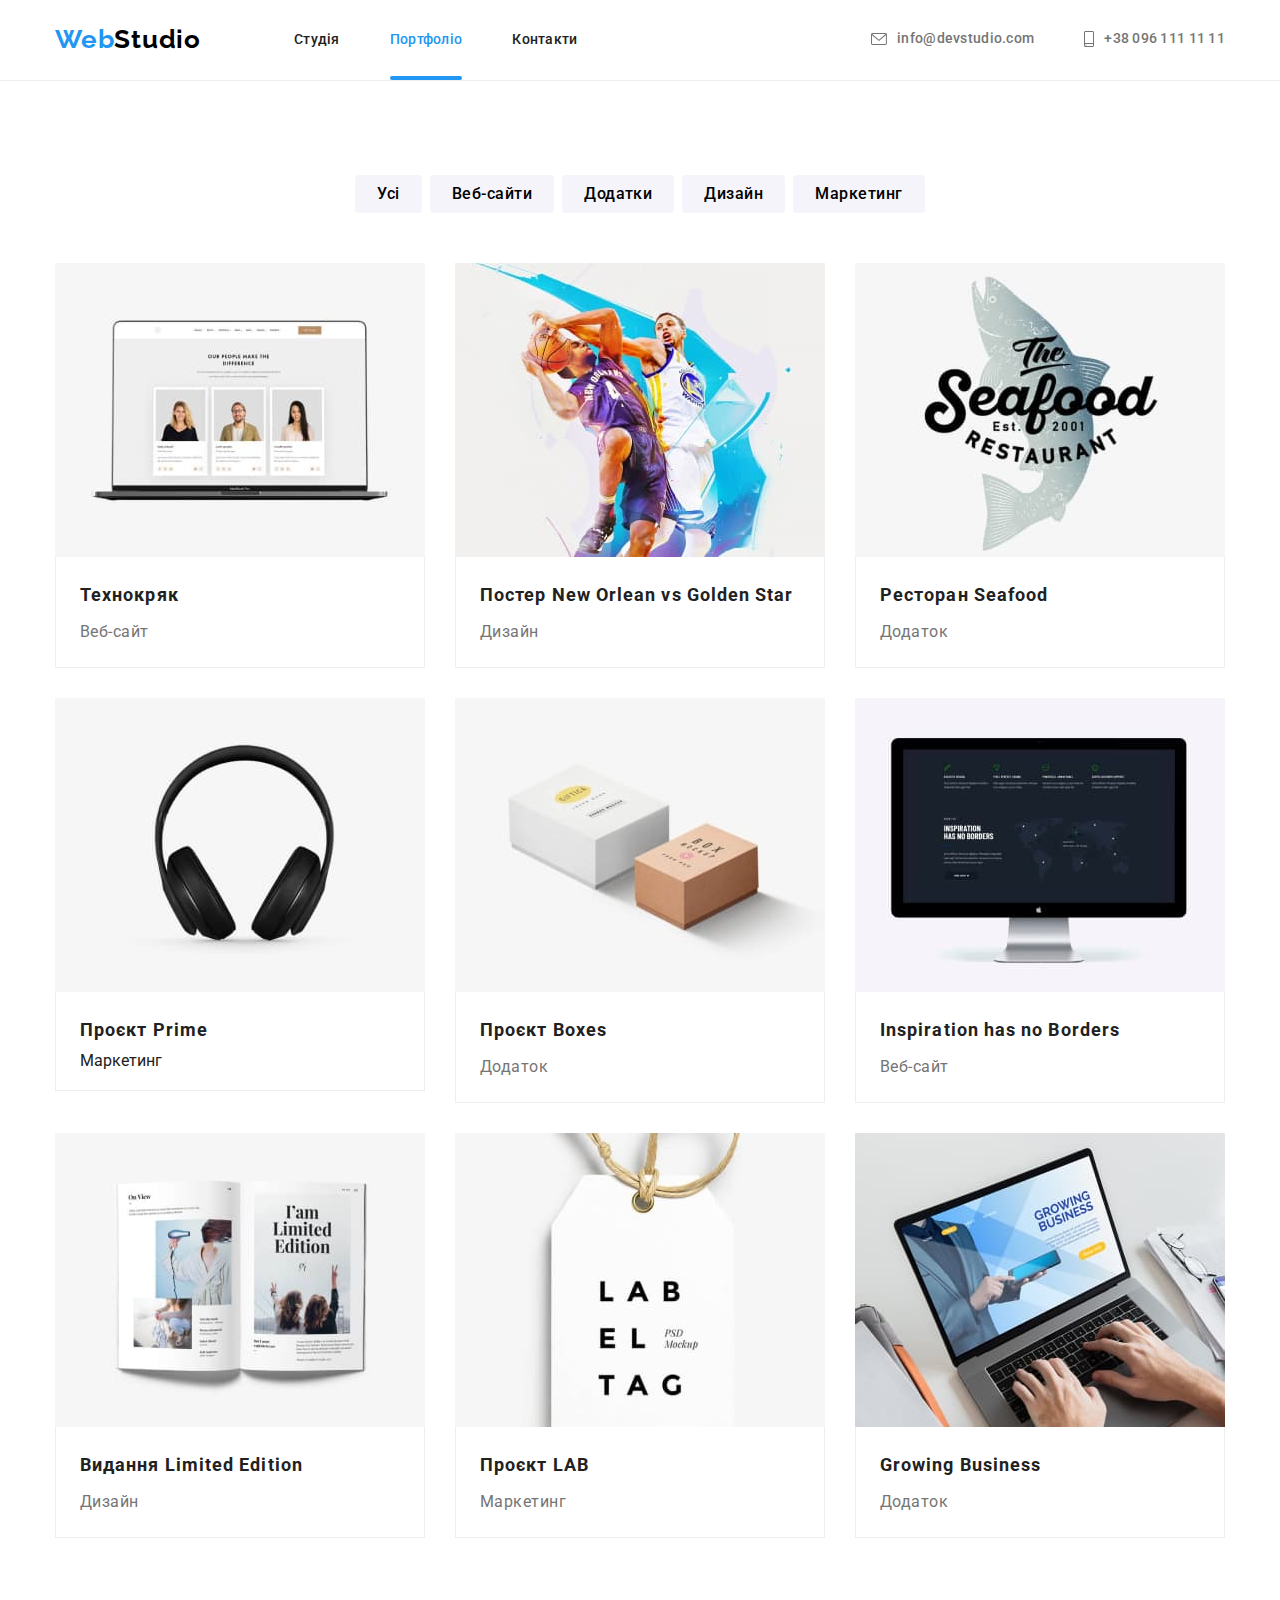
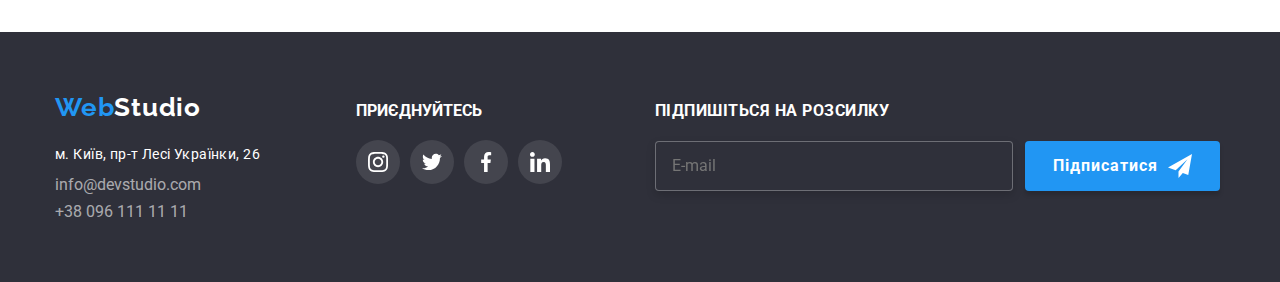
==== commit 7db27e0c: "rename portfolio classes according to BEM" ====
--- a/portfolio.html
+++ b/portfolio.html
@@ -22,7 +22,7 @@
     <header class="header">
       <div class="container">
         <a lang="en" class="header__logo" href="./index.html">
-          <span class="header__logo--web">Web</span>Studio
+          <span class="logo--web">Web</span>Studio
         </a>
         <nav class="header__navigation navigation">
           <ul class="navigation__list">
@@ -63,30 +63,30 @@
       <section class="section">
         <div class="container">
           <!-- Кнопки фільтру -->
-          <ul class="portfolio-btn-list">
-            <li class="portfolio-btn-li">
-              <button class="portfolio-btn" type="button">Усі</button>
-            </li>
-            <li class="portfolio-btn-li">
-              <button class="portfolio-btn" type="button">Веб-сайти</button>
-            </li>
-            <li class="portfolio-btn-li">
-              <button class="portfolio-btn" type="button">Додатки</button>
-            </li>
-            <li class="portfolio-btn-li">
-              <button class="portfolio-btn" type="button">Дизайн</button>
-            </li>
-            <li class="portfolio-btn-li">
-              <button class="portfolio-btn" type="button">Маркетинг</button>
+          <ul class="filter__list">
+            <li class="filter__item">
+              <button class="filter__btn" type="button">Усі</button>
+            </li>
+            <li class="filter__item">
+              <button class="filter__btn" type="button">Веб-сайти</button>
+            </li>
+            <li class="filter__item">
+              <button class="filter__btn" type="button">Додатки</button>
+            </li>
+            <li class="filter__item">
+              <button class="filter__btn" type="button">Дизайн</button>
+            </li>
+            <li class="filter__item">
+              <button class="filter__btn" type="button">Маркетинг</button>
             </li>
           </ul>
           <!-- Зразки робіт -->
-          <ul class="portfolio-list">
-            <li class="portfolio-card">
-              <a class="portfolio-link" href="" target="_blank">
-                <div class="overlay-wrapp">
-                  <img
-                    class="portfolio-img"
+          <ul class="portfolio__list">
+            <li class="portfolio__card">
+              <a class="portfolio__link" href="" target="_blank">
+                <div class="overlay-wrapp">
+                  <img
+                    class="portfolio__img"
                     src="./images/kriak.jpg"
                     alt="Сайт компанії Технокряк"
                     width="370"
@@ -98,17 +98,17 @@
                     приватну особу.
                   </p>
                 </div>
-                <div class="portfolio-title">
-                  <h3 class="portfolio-name">Технокряк</h3>
-                  <p class="portfolio-descr">Веб-сайт</p>
-                </div>
-              </a>
-            </li>
-            <li class="portfolio-card">
-              <a class="portfolio-link" href="" target="_blank">
-                <div class="overlay-wrapp">
-                  <img
-                    class="portfolio-img"
+                <div class="project">
+                  <h3 class="project__name">Технокряк</h3>
+                  <p class="project__descr">Веб-сайт</p>
+                </div>
+              </a>
+            </li>
+            <li class="portfolio__card">
+              <a class="portfolio__link" href="" target="_blank">
+                <div class="overlay-wrapp">
+                  <img
+                    class="portfolio__img"
                     src="./images/basket.jpg"
                     alt="Надзвичайний постер до баскетбольного матчу"
                     width="370"
@@ -120,19 +120,19 @@
                     приватну особу.
                   </p>
                 </div>
-                <div class="portfolio-title">
-                  <h3 class="portfolio-name">
+                <div class="project">
+                  <h3 class="project__name">
                     Постер <span lang="en">New Orlean vs Golden Star</span>
                   </h3>
-                  <p class="portfolio-descr">Дизайн</p>
-                </div>
-              </a>
-            </li>
-            <li class="portfolio-card">
-              <a class="portfolio-link" href="" target="_blank">
-                <div class="overlay-wrapp">
-                  <img
-                    class="portfolio-img"
+                  <p class="project__descr">Дизайн</p>
+                </div>
+              </a>
+            </li>
+            <li class="portfolio__card">
+              <a class="portfolio__link" href="" target="_blank">
+                <div class="overlay-wrapp">
+                  <img
+                    class="portfolio__img"
                     src="./images/seafood.jpg"
                     alt="Логотип ресторану Seafood"
                     width="370"
@@ -144,17 +144,17 @@
                     приватну особу.
                   </p>
                 </div>
-                <div class="portfolio-title">
-                  <h3 class="portfolio-name">Ресторан <span lang="en">Seafood</span></h3>
-                  <p class="portfolio-descr">Додаток</p>
-                </div>
-              </a>
-            </li>
-            <li class="portfolio-card">
-              <a class="portfolio-link" href="" target="_blank">
-                <div class="overlay-wrapp">
-                  <img
-                    class="portfolio-img"
+                <div class="project">
+                  <h3 class="project__name">Ресторан <span lang="en">Seafood</span></h3>
+                  <p class="project__descr">Додаток</p>
+                </div>
+              </a>
+            </li>
+            <li class="portfolio__card">
+              <a class="portfolio__link" href="" target="_blank">
+                <div class="overlay-wrapp">
+                  <img
+                    class="portfolio__img"
                     src="./images/prime.jpg"
                     alt="Кастомізовані навушники"
                     width="370"
@@ -166,17 +166,17 @@
                     приватну особу.
                   </p>
                 </div>
-                <div class="portfolio-title">
-                  <h3 class="portfolio-name">Проєкт <span lang="en">Prime</span></h3>
-                  <p class="portfolio-descr">Маркетинг</p>
-                </div>
-              </a>
-            </li>
-            <li class="portfolio-card">
-              <a class="portfolio-link" href="" target="_blank">
-                <div class="overlay-wrapp">
-                  <img
-                    class="portfolio-img"
+                <div class="project">
+                  <h3 class="project__name">Проєкт <span lang="en">Prime</span></h3>
+                  <p class="pproject__descr">Маркетинг</p>
+                </div>
+              </a>
+            </li>
+            <li class="portfolio__card">
+              <a class="portfolio__link" href="" target="_blank">
+                <div class="overlay-wrapp">
+                  <img
+                    class="portfolio__img"
                     src="./images/boxes.jpg"
                     alt="Стилізовані коробки"
                     width="370"
@@ -188,17 +188,17 @@
                     приватну особу.
                   </p>
                 </div>
-                <div class="portfolio-title">
-                  <h3 class="portfolio-name">Проєкт <span lang="en">Boxes</span></h3>
-                  <p class="portfolio-descr">Додаток</p>
-                </div>
-              </a>
-            </li>
-            <li class="portfolio-card">
-              <a class="portfolio-link" href="" target="_blank">
-                <div class="overlay-wrapp">
-                  <img
-                    class="portfolio-img"
+                <div class="project">
+                  <h3 class="project__name">Проєкт <span lang="en">Boxes</span></h3>
+                  <p class="project__descr">Додаток</p>
+                </div>
+              </a>
+            </li>
+            <li class="portfolio__card">
+              <a class="portfolio__link" href="" target="_blank">
+                <div class="overlay-wrapp">
+                  <img
+                    class="portfolio__img"
                     src="./images/inspiration.jpg"
                     alt="Фантастичний дизайн сайту"
                     width="370"
@@ -210,17 +210,17 @@
                     приватну особу.
                   </p>
                 </div>
-                <div class="portfolio-title">
-                  <h3 lang="en" class="portfolio-name">Inspiration has no Borders</h3>
-                  <p class="portfolio-descr">Веб-сайт</p>
-                </div>
-              </a>
-            </li>
-            <li class="portfolio-card">
-              <a class="portfolio-link" href="" target="_blank">
-                <div class="overlay-wrapp">
-                  <img
-                    class="portfolio-img"
+                <div class="project">
+                  <h3 lang="en" class="project__name">Inspiration has no Borders</h3>
+                  <p class="project__descr">Веб-сайт</p>
+                </div>
+              </a>
+            </li>
+            <li class="portfolio__card">
+              <a class="portfolio__link" href="" target="_blank">
+                <div class="overlay-wrapp">
+                  <img
+                    class="portfolio__img"
                     src="./images/edition.jpg"
                     alt="Розроблений нами дизайн цього видання"
                     width="370"
@@ -232,17 +232,17 @@
                     приватну особу.
                   </p>
                 </div>
-                <div class="portfolio-title">
-                  <h3 class="portfolio-name">Видання <span lang="en">Limited Edition</span></h3>
-                  <p class="portfolio-descr">Дизайн</p>
-                </div>
-              </a>
-            </li>
-            <li class="portfolio-card">
-              <a class="portfolio-link" href="" target="_blank">
-                <div class="overlay-wrapp">
-                  <img
-                    class="portfolio-img"
+                <div class="project">
+                  <h3 class="project__name">Видання <span lang="en">Limited Edition</span></h3>
+                  <p class="project__descr">Дизайн</p>
+                </div>
+              </a>
+            </li>
+            <li class="portfolio__card">
+              <a class="portfolio__link" href="" target="_blank">
+                <div class="overlay-wrapp">
+                  <img
+                    class="portfolio__img"
                     src="./images/lab.jpg"
                     alt="Стильна бірка LAB-EL-TAG"
                     width="370"
@@ -254,17 +254,17 @@
                     приватну особу.
                   </p>
                 </div>
-                <div class="portfolio-title">
-                  <h3 class="portfolio-name">Проєкт LAB</h3>
-                  <p class="portfolio-descr">Маркетинг</p>
-                </div>
-              </a>
-            </li>
-            <li class="portfolio-card">
-              <a class="portfolio-link" href="" target="_blank">
-                <div class="overlay-wrapp">
-                  <img
-                    class="portfolio-img"
+                <div class="project">
+                  <h3 class="project__name">Проєкт LAB</h3>
+                  <p class="project__descr">Маркетинг</p>
+                </div>
+              </a>
+            </li>
+            <li class="portfolio__card">
+              <a class="portfolio__link" href="" target="_blank">
+                <div class="overlay-wrapp">
+                  <img
+                    class="portfolio__img"
                     src="./images/business.jpg"
                     alt="Процес тестування додатку"
                     width="370"
@@ -276,9 +276,9 @@
                     приватну особу.
                   </p>
                 </div>
-                <div class="portfolio-title">
-                  <h3 lang="en" class="portfolio-name">Growing Business</h3>
-                  <p class="portfolio-descr">Додаток</p>
+                <div class="project">
+                  <h3 lang="en" class="project__name">Growing Business</h3>
+                  <p class="project__descr">Додаток</p>
                 </div>
               </a>
             </li>
@@ -288,7 +288,7 @@
     </main>
     <!-- FOOTER -->
     <footer class="footer">
-      <div class="container">
+      <div class="footer__container container">
         <div>
           <a lang="en" class="footer__logo" href="./index.html">
             <span class="logo--web">Web</span>Studio</a
--- a/css/styles.css
+++ b/css/styles.css
@@ -548,8 +548,7 @@
     margin-right: 30px;
 }
 
-.activity__title,
-.team__title {
+.title{
     margin-bottom: 50px;
 
     font-weight: 700;
@@ -628,26 +627,18 @@
 }
 
 /* ---------------------CLIENTS----------------- */
-.client {
-    text-align: center;
-    font-weight: 700;
-    font-size: 36px;
-    letter-spacing: 0.03em;
-    line-height: 1.16;
-    margin-bottom: 50px;
-}
-
-.clients-list {
+
+.clients__list {
     display: flex;
     align-items: center;
     margin: 0;
 }
 
-.clients-item:not(:last-child) {
+.clients__item:not(:last-child) {
     margin-right: 30px;
 }
 
-.clients-link {
+.clients__link {
     display: inline-flex;
     justify-content: center;
     align-items: center; 
@@ -663,13 +654,13 @@
     transition-timing-function: cubic-bezier(0.4, 0, 0.2, 1);
 }
 
-.clients-link:hover,
-.clients-link:focus {
+.clients__link:hover,
+.clients__link:focus {
     color: var(--blue);
     border-color: var(--blue);
 }
 
-.clients-svg {
+.clients__icon {
     fill: currentColor;
 }
 /* ------------------FOOTER------------------ */
@@ -680,7 +671,7 @@
 
     background: var(--bg-grey);
 }
-.footer > .container {
+.footer__container {
     display: flex;
     align-items: baseline;
 }
@@ -829,7 +820,7 @@
     fill: currentColor
 }
 /* -----------------------------------PORTFOLIO PAGE BELOW------------------------------- */
-.portfolio-btn {
+.filter__btn {
     padding: 6px 22px;
 
     background-color: var(--less-white-for-bg);
@@ -845,57 +836,54 @@
     transition-duration: 250ms;
     transition-timing-function: cubic-bezier(0.4, 0, 0.2, 1);
 }
-.portfolio-btn-li:not(:last-child) {
+.filter__item:not(:last-child) {
     margin-right: 8px;
 }
 
-.portfolio-btn-list {
+.filter__list {
     display: flex;
     justify-content: center;
     margin-bottom: 50px;
 }
 
-.portfolio-btn:hover,
-.portfolio-btn:focus {
+.filter__btn:hover,
+.filter__btn:focus {
     background-color: var(--blue);
     color: white;
     cursor: pointer;
     box-shadow: 0px 3px 1px rgba(0, 0, 0, 0.1), 0px 1px 2px rgba(0, 0, 0, 0.08), 0px 2px 2px rgba(0, 0, 0, 0.12);
 }
 
-.portfolio-list > li {
-    background-color: var(--white);
-}
-
-.portfolio-list {
+.portfolio__list {
     display: flex;
     flex-wrap: wrap;
 }
 
-.portfolio-card {
+.portfolio__card {
     width: calc((100% - 60px) / 3);
     margin-right: 30px;
     margin-bottom: 30px;
+    background-color: var(--white);
 
     transition-property: box-shadow;
     transition-duration: 250ms;
     transition-timing-function: cubic-bezier(0.4, 0, 0.2, 1);
 }
 
-.portfolio-link:hover,
-.portfolio-link:focus {
+.portfolio__link:hover,
+.portfolio__link:focus {
     box-shadow: 0px 1px 1px rgba(0, 0, 0, 0.12), 0px 4px 4px rgba(0, 0, 0, 0.06), 1px 4px 6px rgba(0, 0, 0, 0.16);
 }
 
-.portfolio-card:nth-child(3n) {
+.portfolio__card:nth-child(3n) {
     margin-right: 0;
 }
 
-.portfolio-card:nth-last-child(-n + 3) {
+.portfolio__card:nth-last-child(-n + 3) {
     margin-bottom: 0;
 }
 
-.portfolio-name {
+.project__name {
     margin-bottom: 4px;
 
     font-weight: 700;
@@ -904,20 +892,20 @@
     letter-spacing: 0.06em;
 }
 
-.portfolio-descr {
+.project__descr {
     line-height: 1.88;
     letter-spacing: 0.03em;
     color: var(--grey-text);
 }
 
-.portfolio-title {
+.project {
     padding: 20px 24px;
     border-bottom: 1px solid #EEE;
     border-left: 1px solid #EEE;
     border-right: 1px solid #EEE;
 }
 
-.portfolio-card > a {
+.portfolio__link {
     display: block;
     color: inherit;
 }
@@ -948,7 +936,7 @@
     transition-timing-function: cubic-bezier(0.4, 0, 0.2, 1);
 }
 
-.portfolio-link:hover .overlay,
-.portfolio-link:focus .overlay {
+.portfolio__link:hover .overlay,
+.portfolio__link:focus .overlay {
     transform: translateY(-100%);
 }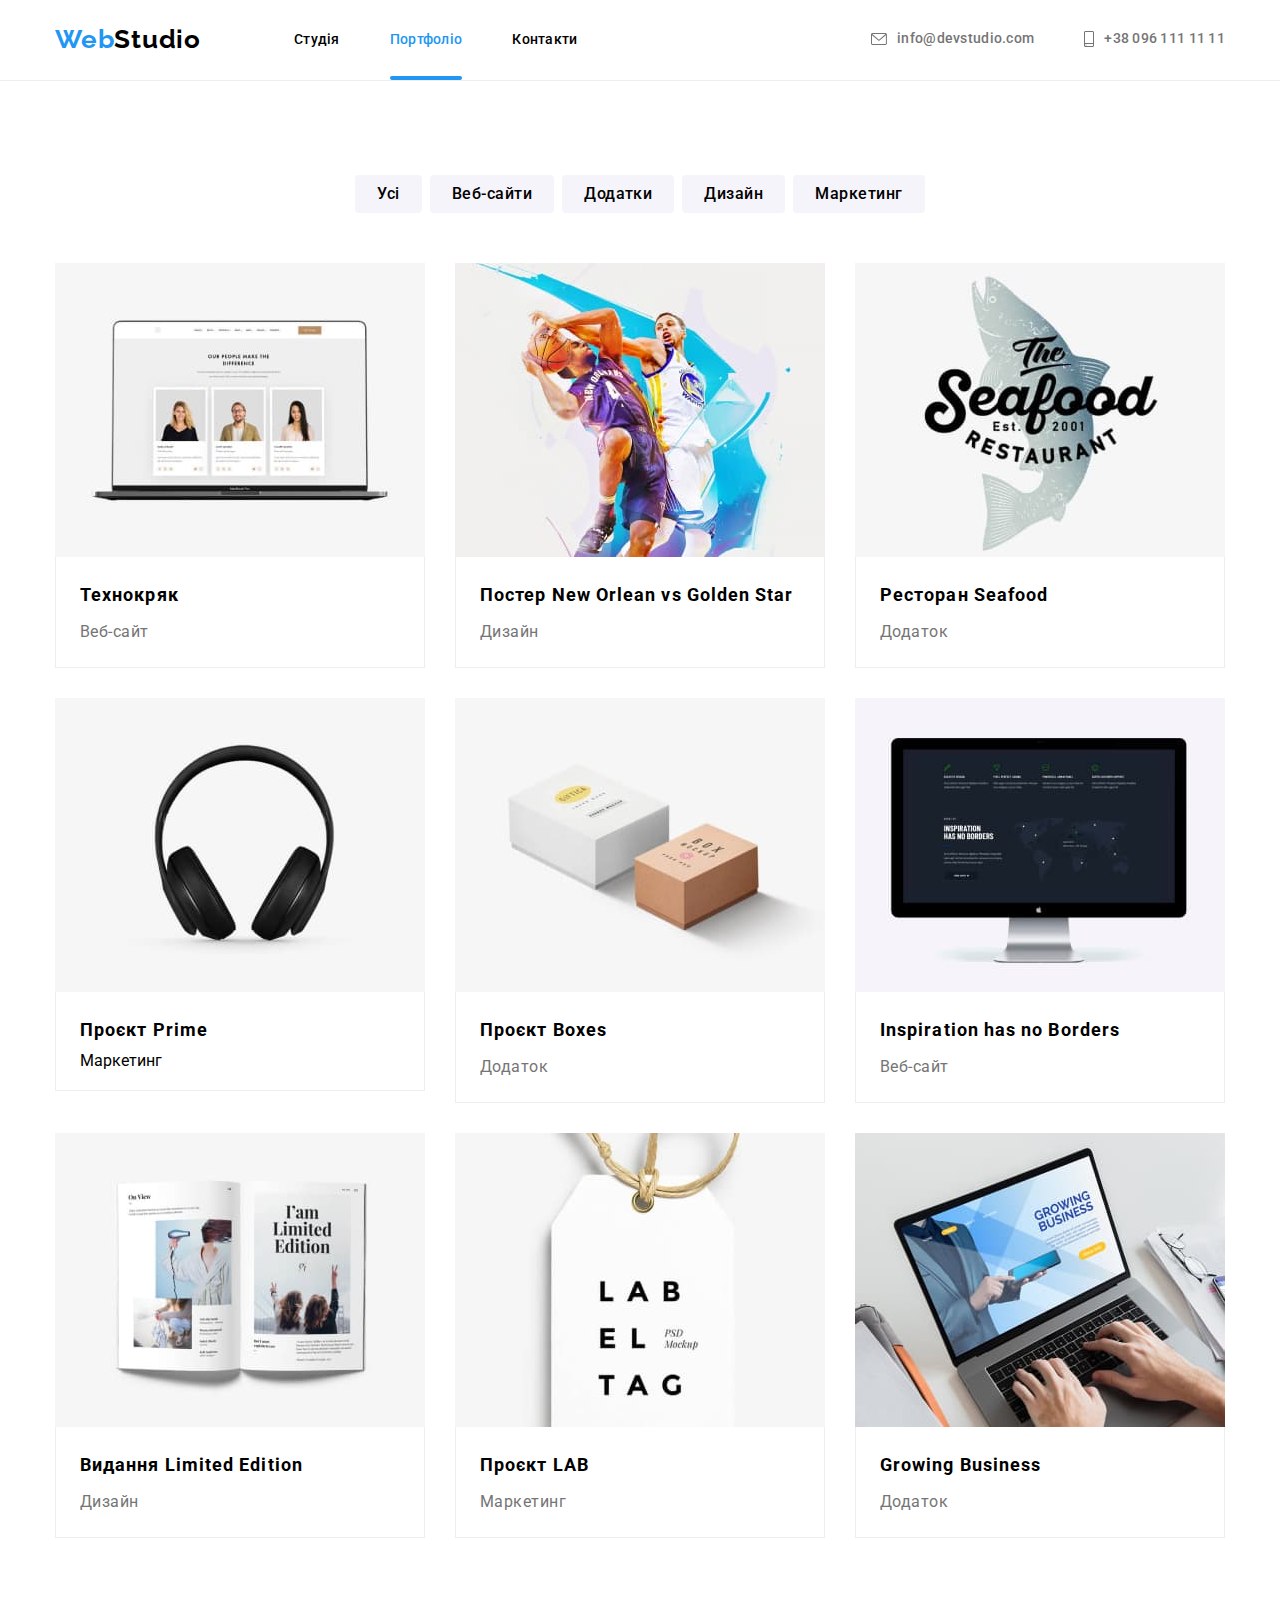
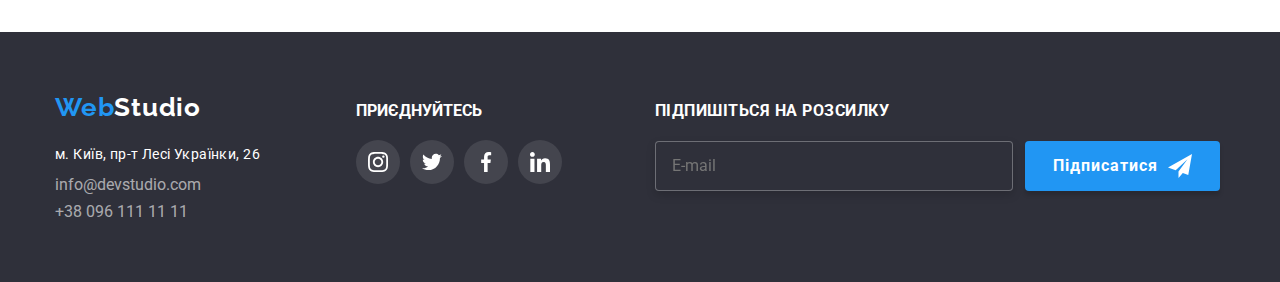
==== commit 4a4f3c74: "refactored project using SASS" ====
--- a/portfolio.html
+++ b/portfolio.html
@@ -15,12 +15,12 @@
       rel="stylesheet"
       href="https://cdnjs.cloudflare.com/ajax/libs/modern-normalize/1.1.0/modern-normalize.min.css"
     />
-    <link rel="stylesheet" href="./css/styles.css" />
+    <link rel="stylesheet" href="./css/main.min.css" />
   </head>
   <body>
     <!-- НАВІГАЦІЯ -->
     <header class="header">
-      <div class="container">
+      <div class="header__container container">
         <a lang="en" class="header__logo" href="./index.html">
           <span class="logo--web">Web</span>Studio
         </a>
@@ -352,7 +352,7 @@
             <button class="subscribe__btn" type="submit">
               <span class="subscribe__wrapp">Підписатися</span>
               <svg
-                class="mail__icon"
+                class="subscribe__icon"
                 width="24"
                 height="24"
                 fill="#fff"
--- a/css/main.min.css
+++ b/css/main.min.css
@@ -0,0 +1 @@
+.visually-hidden{position:absolute;width:1px;height:1px;margin:-1px;border:0;padding:0;white-space:nowrap;clip-path:inset(100%);clip:rect(0 0 0 0);overflow:hidden}body{font-family:"Roboto",sans-serif;color:var(--main-text-color)}h1,h2,h3,p{margin:0}img{display:block}a{text-decoration:none}ul{list-style:none;margin:0;padding:0}.container{width:1200px;padding-left:15px;padding-right:15px;margin-left:auto;margin-right:auto}.section{padding-top:94px;padding-bottom:94px}.title{margin-bottom:50px;font-weight:700;font-size:36px;line-height:1.16;text-align:center;letter-spacing:.03em}.header{padding-bottom:25px;padding-top:24px;background-color:#fff;border-bottom:1px solid #eee}.header__container{display:flex;align-items:center}.navigation__list{display:flex}.navigation__item:not(:last-child){margin-right:50px}.navigation__link{font-weight:500;color:var(--main-text-color);font-size:14px;line-height:1.14;letter-spacing:.02em;transition-property:color;transition-duration:250ms;transition-timing-function:cubic-bezier(0.4, 0, 0.2, 1)}.navigation__link:hover,.navigation__link:focus,.navigation__link:active,.navigation__link--selected{color:#2196f3}.navigation__link--selected{position:relative}.navigation__link--selected::after{position:absolute;bottom:-32.5px;left:0;content:"";width:100%;border-bottom:4px solid #2196f3;border-radius:2px}.header__logo{margin-right:93px;font-family:"Raleway",sans-serif;font-weight:700;font-size:26px;letter-spacing:.03em;line-height:1.19;color:#000}.logo--web{color:#2196f3}.contacts{display:flex;margin-left:auto}.contacts__link{display:flex;align-items:center;font-weight:500;font-size:14px;line-height:1.14;letter-spacing:.02em;color:#757575;transition-property:color;transition-duration:250ms;transition-timing-function:cubic-bezier(0.4, 0, 0.2, 1)}.contacts__link:hover,.contacts__link:focus{color:#2196f3}.contacts__item:not(:last-child){margin-right:50px}.contacts__icon,.contacts__icon:hover{fill:currentColor}.contacts__icon{margin-right:10px}.order{max-width:1600px;height:600px;padding-top:200px;padding-bottom:200px;margin-left:auto;margin-right:auto;background-image:linear-gradient(to right, rgba(47, 48, 58, 0.4), rgba(47, 48, 58, 0.4)),url("../images/hero.png");background-position:center;background-repeat:no-repeat}.order__title{display:block;height:120px;width:696px;margin:0 auto 30px auto;color:#fff;font-weight:900;font-size:44px;line-height:1.36;text-align:center;letter-spacing:.06em;text-transform:uppercase}.order__btn{display:block;margin:30px auto 0 auto;padding:10px 32px;border-radius:4px;background-color:#2196f3;box-shadow:0px 4px 4px rgba(0,0,0,.15);cursor:pointer;font-weight:700;font-size:16px;line-height:1.88;letter-spacing:.06em;text-align:center;color:#fff;font-family:inherit;border:none}.order__btn:active{background-color:#188ce8}.backdrop{position:fixed;width:100vw;height:100vh;left:0;right:0;top:0;bottom:0;z-index:1;background:rgba(0,0,0,.2);transition-property:opacity,visibility;transition-duration:250ms;transition-timing-function:cubic-bezier(0.4, 0, 0.2, 1)}.backdrop__modal{position:absolute;left:50%;top:50%;transform:translate(-50%, -50%);min-width:528px;min-height:581px;background:#fff;box-shadow:0px 1px 3px rgba(0,0,0,.12),0px 1px 1px rgba(0,0,0,.14),0px 2px 1px rgba(0,0,0,.2);border-radius:4px}.is-hidden{visibility:hidden;opacity:0;pointer-events:none}.close-btn{position:absolute;top:8px;right:8px;width:30px;height:30px;color:#000;border-radius:50%;border:1px solid rgba(0,0,0,.1019607843);background-color:#fff;cursor:pointer}.close-btn:hover,.close-btn:focus{color:#2196f3}.icon-close-btn{fill:currentColor}.form{display:flex;flex-direction:column;gap:10px;padding:40px}.form__title{margin-bottom:30px;font-weight:700;font-size:20px;line-height:1.15;text-align:center;letter-spacing:.03em}.form__input,.form__textarea{border:1px solid rgba(33,33,33,.2);border-radius:4px;font-size:12px;line-height:1.16;letter-spacing:.01em;cursor:pointer;transition-property:border;transition-duration:250ms;transition-timing-function:cubic-bezier(0.4, 0, 0.2, 1)}.form__input{position:relative;height:40px;width:100%;padding-left:48px}.form__input:hover,.form__input:focus{border:1px solid #2196f3}.form__input:hover+.form__icon,.form__input:focus+.form__icon{fill:#2196f3}.form__icon{position:absolute;top:10px;left:15px;fill:#212121;pointer-events:none;transition-property:fill;transition-duration:250ms;transition-timing-function:cubic-bezier(0.4, 0, 0.2, 1)}.field__textarea{resize:none;width:100%;height:120px;padding:16px}.field__textarea:hover,.field__textarea:focus{border:1px solid #2196f3}.field__textarea::placeholder{color:rgba(117,117,117,.5);font-size:12px}.form__field{display:flex;flex-direction:column;margin-bottom:10px;color:#757575}.form__field:nth-last-child(-n+3){margin-bottom:20px}.form__field-label{color:#757575;margin-bottom:4px}.field__wrapp{position:relative}.form__btn--submit{display:block;padding:10px 52px;border-radius:4px;margin:30px auto 0 auto;background-color:#2196f3;box-shadow:0px 4px 4px rgba(0,0,0,.15);cursor:pointer;font-weight:700;font-size:16px;line-height:1.88;letter-spacing:.06em;text-align:center;color:#fff;font-family:inherit;border:none;transition-property:background-color;transition-duration:250ms;transition-timing-function:cubic-bezier(0.4, 0, 0.2, 1)}.form__btn--submit:hover,.form__btn--submit:focus{background-color:#188ce8}.policy{display:inline-block;line-height:1.71;letter-spacing:.03em;color:#757575}.policy__link{line-height:1.71;letter-spacing:.03em;text-decoration:underline;color:#2196f3}.policy__icon{display:inline-block;width:16px;height:15px;border:2px solid #212121;border-radius:4px}.policy__checkbox{appearance:none}.policy__checkbox:checked+.policy__icon{border:none;border-color:#2196f3;background-color:#2196f3;background-image:url("../images/icon-check.svg");background-position:1px 2px;background-size:contain;background-origin:content-box}.advantages__list{display:flex}.advantages__item{width:calc((100% - 90px)/4)}.advantages__item:not(:last-child){margin-right:30px}.advantages__title{margin-bottom:10px;font-weight:700;font-size:14px;line-height:1.14;letter-spacing:.03em;text-transform:uppercase}.advantages__descr{font-size:14px;line-height:1.71;letter-spacing:.03em;color:#757575}.advantages__container-icon{height:120px;width:270px;margin-bottom:30px;display:inline-flex;justify-content:center;align-items:center;background-color:#f5f4fa}.activity{padding-top:0;padding-bottom:94px}.activity__list{display:flex;padding-left:0;padding-right:0}.activity__item{position:relative}.activity__item:not(:last-child){margin-right:30px}.activity__container{display:flex;justify-content:center;align-items:center;position:absolute;width:100%;height:70px;bottom:0;left:0;right:0;background-color:rgba(47,48,58,.8)}.activity__descr{font-weight:700;font-size:14px;line-height:1.14;text-align:center;letter-spacing:.03em;text-transform:uppercase;color:#fff}.team{padding:94px 0;background-color:#f5f4fa}.teammate{width:270px;background:#fff;box-shadow:0px 1px 3px rgba(0,0,0,.12),0px 1px 1px rgba(0,0,0,.14),0px 2px 1px rgba(0,0,0,.2);border-radius:0px 0px 4px 4px}.teammate:not(:last-child){margin-right:30px}.team__list{display:flex;padding-left:0}.teammate__descr{padding:30px 32px}.teammate__name,.teammate__career{display:block;line-height:1.19;text-align:center;letter-spacing:.03em}.teammate__name{margin-bottom:10px;font-size:16px}.teammate__career{color:#757575}.icon-team__list{display:flex;width:204px;margin-top:16px;align-items:center;justify-content:center}.icon-team__item:not(:last-child){margin-right:10px}.icon-team__link{width:44px;height:44px;border-radius:50%;display:inline-flex;justify-content:center;align-items:center;color:#afb1b8;transition-property:color,background-color;transition-duration:250ms;transition-timing-function:cubic-bezier(0.4, 0, 0.2, 1)}.icon-team__link:hover,.icon-team__link:focus{color:#fff;background-color:#2196f3}.icon-team__contact{fill:currentColor}.clients__list{display:flex;align-items:center;margin:0}.clients__item:not(:last-child){margin-right:30px}.clients__link{display:inline-flex;justify-content:center;align-items:center;width:170px;height:92px;border:1px solid #afb1b8;border-radius:4px;color:#afb1b8;transition-property:color,border-color;transition-duration:250ms;transition-timing-function:cubic-bezier(0.4, 0, 0.2, 1)}.clients__link:hover,.clients__link:focus{color:#2196f3;border-color:#2196f3}.clients__icon{fill:currentColor}.footer{padding-top:60px;padding-bottom:60px;background:#2f303a}.footer__container{display:flex;align-items:baseline}.footer__logo{font-family:"Raleway",sans-serif;font-weight:700;font-size:26px;letter-spacing:.03em;line-height:1.19;display:block;margin-bottom:20px;color:#fff}.adress{font-style:normal;width:231px;margin-right:70px}.adress__street,.contact-link-footer{font-size:14px;line-height:1.71;letter-spacing:.03em}.adress__street{margin-bottom:9px;color:#fff}.adress__link{color:rgba(255,255,255,.6);transition-property:color;transition-duration:250ms;transition-timing-function:cubic-bezier(0.4, 0, 0.2, 1)}.adress__link:hover,.adress__link:focus{color:#2196f3}.adress__item:not(:last-child){margin-bottom:9px}.join{margin-right:93px}.join__title{margin-bottom:20px;font-weight:700;text-transform:uppercase;color:#fff}.join__list{display:flex;align-items:center;justify-content:center}.join__item:not(:last-child){margin-right:10px;margin-left:0}.join__link{display:block;width:44px;height:44px;border-radius:50%;padding:12px;background:rgba(255,255,255,.1);color:#fff;transition-property:background-color;transition-duration:250ms;transition-timing-function:cubic-bezier(0.4, 0, 0.2, 1)}.join__link:hover,.join__link:focus{background-color:#2196f3}.join__icon{fill:currentColor}.subscribe{display:flex;flex-direction:column}.subscribe__title{margin-bottom:20px;font-weight:700;line-height:1.16;letter-spacing:.03em;text-transform:uppercase;color:#fff}.subscribe__container{display:flex;align-items:center;justify-content:center}.subscribe__field{width:358px;height:50px;margin-right:12px;padding-top:12px;padding-bottom:12px;padding-left:16px;color:rgba(255,255,255,.6);border:1px solid rgba(255,255,255,.3);filter:drop-shadow(0px 4px 4px rgba(0, 0, 0, 0.15));border-radius:4px;background-color:#2f303a}.subscribe__btn{display:flex;align-items:center;text-align:center;padding:10px 28px;color:#fff;font-weight:700;font-size:16px;line-height:1.88;letter-spacing:.06em;background:#2196f3;box-shadow:0px 4px 4px rgba(0,0,0,.15);border-radius:4px;border:none}.subscribe__wrapp{margin-right:10px}.filter__btn{padding:6px 22px;background-color:#f5f4fa;font-weight:500;font-size:16px;line-height:1.62;text-align:center;letter-spacing:.03em;border:none;border-radius:4px;transition-property:color,background-color,box-shadow;transition-duration:250ms;transition-timing-function:cubic-bezier(0.4, 0, 0.2, 1)}.filter__btn:hover,.filter__btn:focus{background-color:#2196f3;color:#fff;cursor:pointer;box-shadow:0px 3px 1px rgba(0,0,0,.1),0px 1px 2px rgba(0,0,0,.08),0px 2px 2px rgba(0,0,0,.12)}.filter__item:not(:last-child){margin-right:8px}.filter__list{display:flex;justify-content:center;margin-bottom:50px}.portfolio__list{display:flex;flex-wrap:wrap}.portfolio__card{width:calc((100% - 60px)/3);margin-right:30px;margin-bottom:30px;background-color:#fff;transition-property:box-shadow;transition-duration:250ms;transition-timing-function:cubic-bezier(0.4, 0, 0.2, 1)}.portfolio__card:nth-child(3n){margin-right:0}.portfolio__card:nth-last-child(-n+3){margin-bottom:0}.portfolio__link{display:block;color:inherit}.portfolio__link:hover,.portfolio__link:focus{box-shadow:0px 1px 1px rgba(0,0,0,.12),0px 4px 4px rgba(0,0,0,.06),1px 4px 6px rgba(0,0,0,.16)}.project{padding:20px 24px;border-bottom:1px solid #eee;border-left:1px solid #eee;border-right:1px solid #eee}.project__name{margin-bottom:4px;font-weight:700;font-size:18px;line-height:2;letter-spacing:.06em}.project__descr{line-height:1.88;letter-spacing:.03em;color:#757575}.overlay-wrapp{position:relative;width:370px;height:294px;overflow:hidden}.overlay{position:absolute;transform:translateY(0);padding:63px 24px;background:rgba(33,150,243,.9);color:#fff;font-size:18px;line-height:1.56;letter-spacing:.03em;transition-property:transform;transition-duration:250ms;transition-timing-function:cubic-bezier(0.4, 0, 0.2, 1)}.portfolio__link:hover .overlay,.portfolio__link:focus .overlay{transform:translateY(-100%)}/*# sourceMappingURL=main.min.css.map */